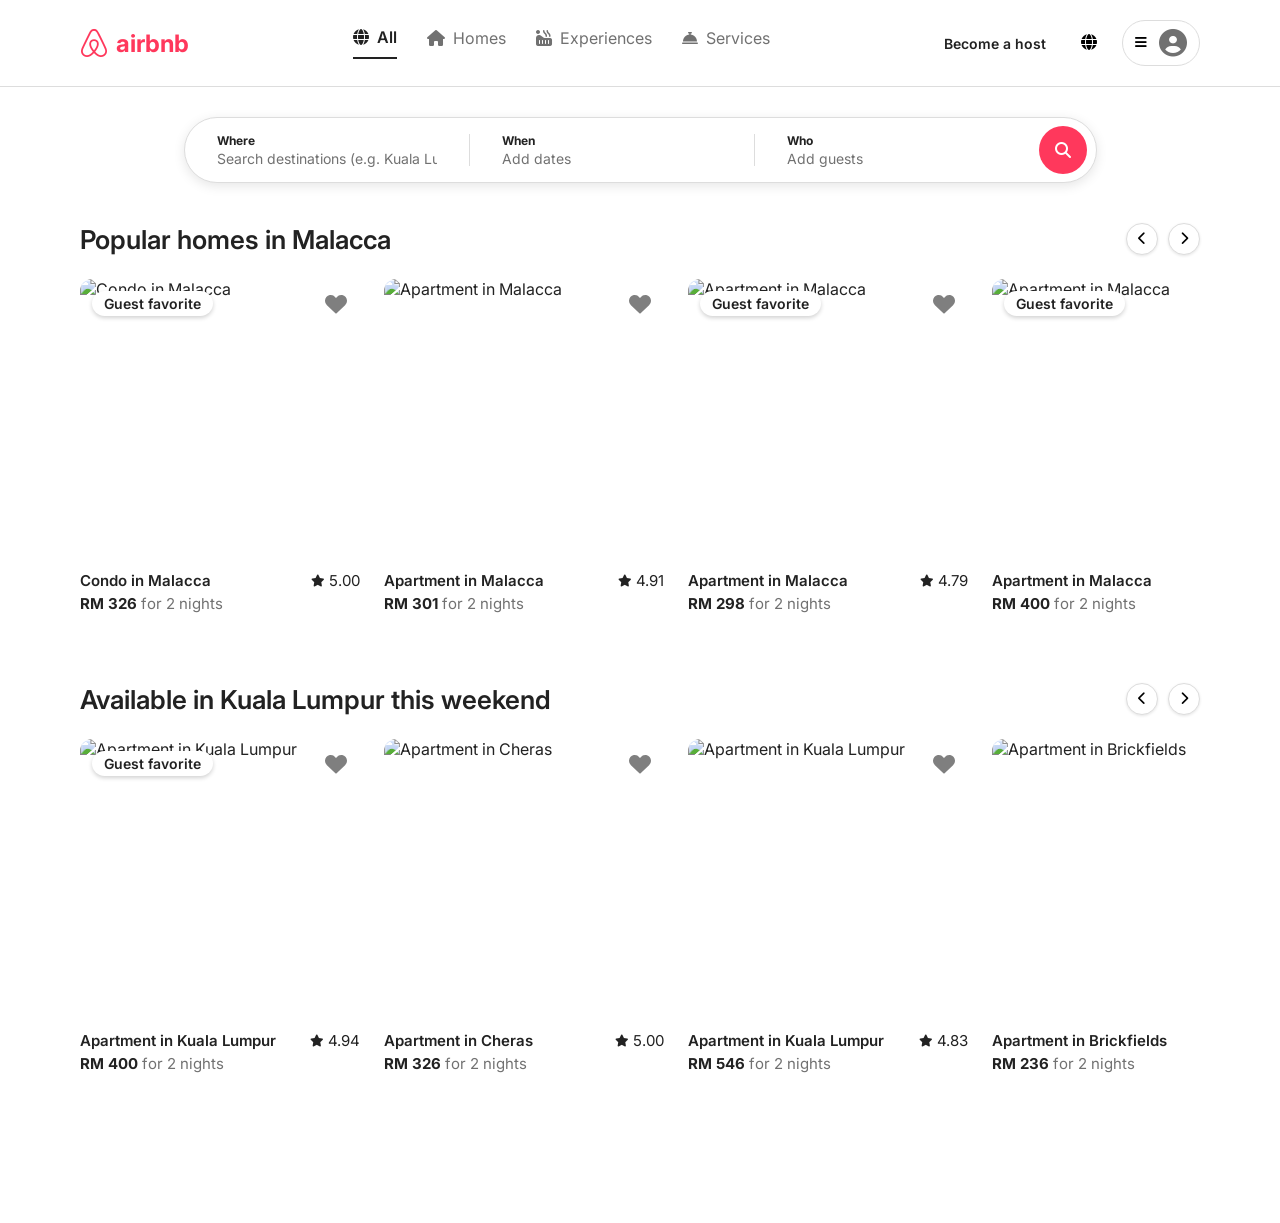
==== index.html @ 3b08285e "feat: Refactor index.html and add responsive styling" ====
<!DOCTYPE html>
<html lang="en">
<head>
    <meta charset="UTF-8">
    <meta name="viewport" content="width=device-width, initial-scale=1.0">
    <title>Airbnb Clone - Group Project</title>
    <link rel="stylesheet" href="style.css">
    <!-- Use Inter font to match Airbnb's circular typeface look -->
    <link href="https://fonts.googleapis.com/css2?family=Inter:wght@400;500;600;700&display=swap" rel="stylesheet">
    <!-- Use FontAwesome for basic icons -->
    <link rel="stylesheet" href="https://cdnjs.cloudflare.com/ajax/libs/font-awesome/6.4.0/css/all.min.css">
</head>
<body>
    <!-- Top Navigation Bar -->
    <nav class="navbar">
        <div class="nav-left">
            <i class="fa-brands fa-airbnb logo-icon"></i>
            <span class="logo-text">airbnb</span>
        </div>
        <div class="nav-center">
            <div class="nav-item active">
                <i class="fa-solid fa-globe"></i>
                <span>All</span>
            </div>
            <div class="nav-item">
                <i class="fa-solid fa-house"></i>
                <span>Homes</span>
            </div>
            <div class="nav-item">
                <i class="fa-solid fa-hot-tub-person"></i>
                <span>Experiences</span>
            </div>
            <div class="nav-item">
                <i class="fa-solid fa-bell-concierge"></i>
                <span>Services</span>
            </div>
        </div>
        <div class="nav-right">
            <a href="#" class="become-host">Become a host</a>
            <button class="icon-btn"><i class="fa-solid fa-globe"></i></button>
            <button class="profile-menu">
                <i class="fa-solid fa-bars"></i>
                <i class="fa-solid fa-circle-user avatar-icon"></i>
            </button>
        </div>
    </nav>

    <!-- Search Bar Section -->
    <header class="search-section">
        <form id="search-form" class="search-pill">
            <div class="search-field">
                <label for="location">Where</label>
                <input type="text" id="location" placeholder="Search destinations (e.g. Kuala Lumpur)" autocomplete="off">
            </div>
            <div class="divider"></div>
            <div class="search-field">
                <label for="checkin">When</label>
                <input type="text" id="checkin" placeholder="Add dates" disabled>
            </div>
            <div class="divider"></div>
            <div class="search-field">
                <label for="guests">Who</label>
                <input type="number" id="guests" placeholder="Add guests" min="1">
            </div>
            <button type="submit" class="search-btn">
                <i class="fa-solid fa-magnifying-glass"></i>
            </button>
        </form>
    </header>

    <!-- Main Content Area -->
    <main>
        <!-- Default State: Homepage rows -->
        <div id="home-view">
            <section class="listing-section">
                <div class="section-header">
                    <h2>Popular homes in Malacca</h2>
                    <div class="nav-arrows">
                        <button class="arrow-btn"><i class="fa-solid fa-chevron-left"></i></button>
                        <button class="arrow-btn"><i class="fa-solid fa-chevron-right"></i></button>
                    </div>
                </div>
                <div class="horizontal-scroll" id="malacca-grid">
                    <!-- Cards injected by JS -->
                </div>
            </section>

            <section class="listing-section">
                <div class="section-header">
                    <h2>Available in Kuala Lumpur this weekend</h2>
                    <div class="nav-arrows">
                        <button class="arrow-btn"><i class="fa-solid fa-chevron-left"></i></button>
                        <button class="arrow-btn"><i class="fa-solid fa-chevron-right"></i></button>
                    </div>
                </div>
                <div class="horizontal-scroll" id="kl-grid">
                    <!-- Cards injected by JS -->
                </div>
            </section>
        </div>

        <!-- Search Results State -->
        <div id="search-view" class="hidden">
            <section class="listing-section">
                <div class="section-header">
                    <h2 id="search-title">Search Results</h2>
                </div>
                <!-- Using a standard wrap grid for search results -->
                <div class="wrap-grid" id="search-grid">
                    <!-- Cards injected by JS -->
                </div>
                <div id="no-results" class="hidden empty-state">
                    <h3>No exact matches found</h3>
                    <p>Try changing or removing some of your filters.</p>
                </div>
            </section>
        </div>
    </main>

    <script src="script.js"></script>
</body>
</html>
---- style.css ----
:root {
    --primary-color: #FF385C; /* Airbnb Red */
    --text-dark: #222222;
    --text-light: #717171;
    --border-color: #DDDDDD;
    --bg-light: #F7F7F7;
    --white: #FFFFFF;
}

* {
    box-sizing: border-box;
    margin: 0;
    padding: 0;
}

body {
    font-family: 'Inter', -apple-system, BlinkMacSystemFont, Roboto, Helvetica, Arial, sans-serif;
    color: var(--text-dark);
    background-color: var(--white);
    -webkit-font-smoothing: antialiased;
}

/* === Navbar === */
.navbar {
    display: flex;
    align-items: center;
    justify-content: space-between;
    padding: 20px 80px;
    border-bottom: 1px solid var(--border-color);
}

.nav-left {
    display: flex;
    align-items: center;
    color: var(--primary-color);
    font-size: 24px;
    font-weight: 700;
    cursor: pointer;
}

.logo-icon {
    font-size: 32px;
    margin-right: 8px;
}

.nav-center {
    display: flex;
    gap: 30px;
}

.nav-item {
    display: flex;
    align-items: center;
    gap: 8px;
    font-size: 16px;
    color: var(--text-light);
    cursor: pointer;
    padding-bottom: 10px;
    transition: color 0.2s;
}

.nav-item:hover {
    color: var(--text-dark);
}

.nav-item.active {
    color: var(--text-dark);
    font-weight: 600;
    border-bottom: 2px solid var(--text-dark);
}

.nav-right {
    display: flex;
    align-items: center;
    gap: 15px;
}

.become-host {
    text-decoration: none;
    color: var(--text-dark);
    font-size: 14px;
    font-weight: 600;
    padding: 10px;
    border-radius: 20px;
}

.become-host:hover {
    background-color: var(--bg-light);
}

.icon-btn {
    background: none;
    border: none;
    font-size: 16px;
    cursor: pointer;
    padding: 10px;
    border-radius: 50%;
}

.icon-btn:hover {
    background-color: var(--bg-light);
}

.profile-menu {
    display: flex;
    align-items: center;
    gap: 12px;
    background: var(--white);
    border: 1px solid var(--border-color);
    padding: 8px 12px;
    border-radius: 30px;
    cursor: pointer;
    transition: box-shadow 0.2s;
}

.profile-menu:hover {
    box-shadow: 0 2px 4px rgba(0,0,0,0.18);
}

.avatar-icon {
    font-size: 28px;
    color: var(--text-light);
}

/* === Search Bar === */
.search-section {
    display: flex;
    justify-content: center;
    padding: 30px 0 20px;
}

.search-pill {
    display: flex;
    align-items: center;
    background: var(--white);
    border: 1px solid var(--border-color);
    border-radius: 40px;
    box-shadow: 0 3px 12px rgba(0,0,0,0.1);
    height: 66px;
    transition: box-shadow 0.2s, background 0.2s;
}

.search-pill:hover {
    box-shadow: 0 4px 16px rgba(0,0,0,0.15);
}

.search-field {
    display: flex;
    flex-direction: column;
    justify-content: center;
    padding: 14px 32px;
    border-radius: 40px;
    cursor: pointer;
    position: relative;
    height: 100%;
}

.search-field:hover {
    background-color: #EBEBEB;
}

.search-field label {
    font-size: 12px;
    font-weight: 700;
    margin-bottom: 2px;
    cursor: pointer;
}

.search-field input {
    border: none;
    background: transparent;
    font-family: inherit;
    font-size: 14px;
    color: var(--text-dark);
    outline: none;
    cursor: pointer;
    width: 220px;
}

.search-field input::placeholder {
    color: var(--text-light);
}

.divider {
    height: 32px;
    width: 1px;
    background-color: var(--border-color);
}

.search-btn {
    background-color: var(--primary-color);
    color: var(--white);
    border: none;
    width: 48px;
    height: 48px;
    border-radius: 50%;
    margin-right: 9px;
    font-size: 16px;
    cursor: pointer;
    display: flex;
    align-items: center;
    justify-content: center;
    transition: background 0.2s;
}

.search-btn:hover {
    background-color: #E00B41;
}

/* === Main Content & Grids === */
main {
    padding: 20px 80px 80px;
}

.listing-section {
    margin-bottom: 50px;
}

.section-header {
    display: flex;
    justify-content: space-between;
    align-items: center;
    margin-bottom: 24px;
}

.section-header h2 {
    font-size: 26px;
    font-weight: 600;
}

.nav-arrows {
    display: flex;
    gap: 10px;
}

.arrow-btn {
    width: 32px;
    height: 32px;
    border-radius: 50%;
    background: var(--white);
    border: 1px solid var(--border-color);
    display: flex;
    align-items: center;
    justify-content: center;
    cursor: pointer;
    box-shadow: 0 1px 3px rgba(0,0,0,0.1);
}

.arrow-btn:hover {
    box-shadow: 0 2px 6px rgba(0,0,0,0.15);
}

/* Horizontal scrolling container */
.horizontal-scroll {
    display: flex;
    gap: 24px;
    overflow-x: auto;
    padding-bottom: 20px; /* Space for shadow */
    scroll-snap-type: x mandatory;
    scrollbar-width: none; /* Firefox */
}

.horizontal-scroll::-webkit-scrollbar {
    display: none; /* Safari and Chrome */
}

/* Wrap grid for search results */
.wrap-grid {
    display: grid;
    grid-template-columns: repeat(auto-fill, minmax(280px, 1fr));
    gap: 24px;
}

/* === Property Card === */
.property-card {
    min-width: 280px;
    width: 280px; /* Fixed width for horizontal scrolling */
    scroll-snap-align: start;
    cursor: pointer;
    position: relative;
}

/* override width for wrap grid */
.wrap-grid .property-card {
    min-width: unset;
    width: 100%;
}

.image-container {
    position: relative;
    width: 100%;
    aspect-ratio: 1 / 1;
    border-radius: 12px;
    overflow: hidden;
    margin-bottom: 12px;
}

.card-image {
    width: 100%;
    height: 100%;
    object-fit: cover;
}

.guest-favorite-badge {
    position: absolute;
    top: 12px;
    left: 12px;
    background: var(--white);
    padding: 4px 12px;
    border-radius: 16px;
    font-size: 14px;
    font-weight: 600;
    box-shadow: 0 2px 4px rgba(0,0,0,0.18);
}

.heart-btn {
    position: absolute;
    top: 12px;
    right: 12px;
    background: transparent;
    border: none;
    color: rgba(0,0,0,0.5);
    font-size: 24px;
    cursor: pointer;
    -webkit-text-stroke: 2px white; /* Trick to get white border on heart */
}

.card-info {
    display: flex;
    justify-content: space-between;
    align-items: flex-start;
}

.card-title {
    font-size: 15px;
    font-weight: 600;
    margin-bottom: 4px;
}

.card-rating {
    font-size: 15px;
    font-weight: 400;
    display: flex;
    align-items: center;
}

.card-rating i {
    font-size: 12px;
    margin-right: 4px;
}

.card-price {
    font-size: 15px;
    color: var(--text-dark);
}

.card-price span {
    color: var(--text-light);
    font-weight: 400;
}

.hidden {
    display: none !important;
}

.empty-state {
    padding: 60px 0;
    text-align: center;
}
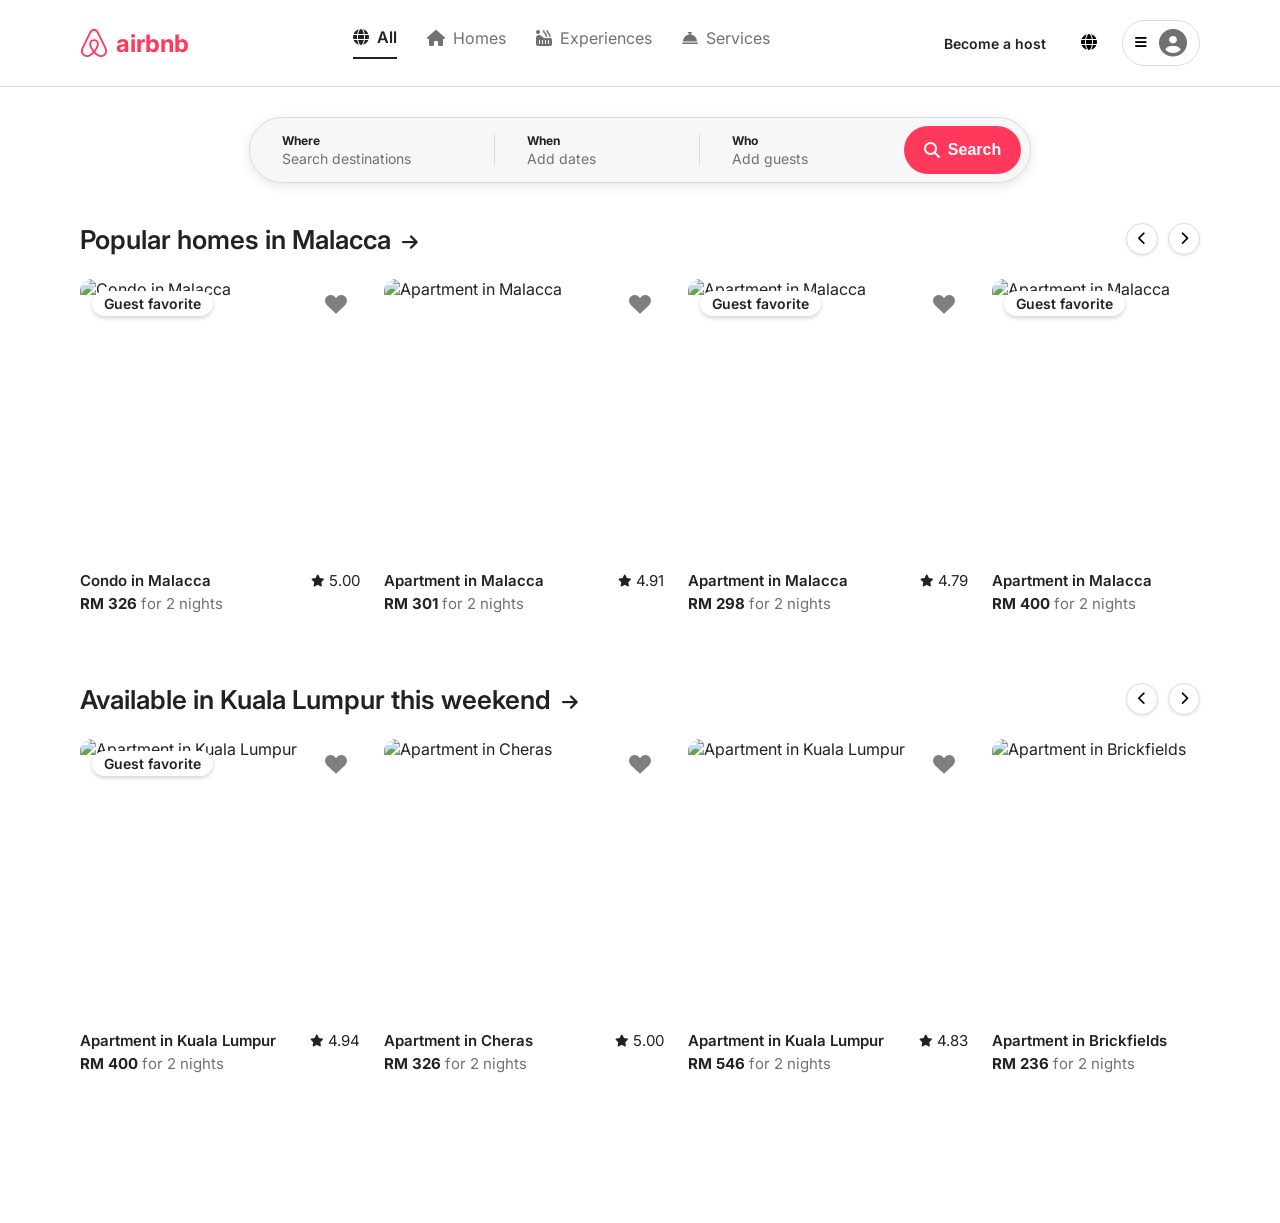
==== commit befe97df: "style: Enhance CSS layout and add hover effects" ====
--- a/index.html
+++ b/index.html
@@ -5,9 +5,7 @@
     <meta name="viewport" content="width=device-width, initial-scale=1.0">
     <title>Airbnb Clone - Group Project</title>
     <link rel="stylesheet" href="style.css">
-    <!-- Use Inter font to match Airbnb's circular typeface look -->
     <link href="https://fonts.googleapis.com/css2?family=Inter:wght@400;500;600;700&display=swap" rel="stylesheet">
-    <!-- Use FontAwesome for basic icons -->
     <link rel="stylesheet" href="https://cdnjs.cloudflare.com/ajax/libs/font-awesome/6.4.0/css/all.min.css">
 </head>
 <body>
@@ -47,68 +45,168 @@
 
     <!-- Search Bar Section -->
     <header class="search-section">
-        <form id="search-form" class="search-pill">
-            <div class="search-field">
-                <label for="location">Where</label>
-                <input type="text" id="location" placeholder="Search destinations (e.g. Kuala Lumpur)" autocomplete="off">
-            </div>
-            <div class="divider"></div>
-            <div class="search-field">
-                <label for="checkin">When</label>
-                <input type="text" id="checkin" placeholder="Add dates" disabled>
-            </div>
-            <div class="divider"></div>
-            <div class="search-field">
-                <label for="guests">Who</label>
-                <input type="number" id="guests" placeholder="Add guests" min="1">
-            </div>
-            <button type="submit" class="search-btn">
-                <i class="fa-solid fa-magnifying-glass"></i>
-            </button>
-        </form>
+        <div class="search-container">
+            <form id="search-form" class="search-pill">
+                <div class="search-field" id="where-field">
+                    <label for="location">Where</label>
+                    <input type="text" id="location" placeholder="Search destinations" autocomplete="off">
+                </div>
+                <div class="divider"></div>
+                <div class="search-field" id="when-field">
+                    <label>When</label>
+                    <input type="text" id="checkin" placeholder="Add dates" readonly>
+                </div>
+                <div class="divider"></div>
+                <div class="search-field" id="who-field">
+                    <label>Who</label>
+                    <input type="text" id="guests-display" placeholder="Add guests" readonly>
+                    <!-- Hidden actual input for guests -->
+                    <input type="hidden" id="guests" value="0">
+                </div>
+                <button type="submit" class="search-btn">
+                    <i class="fa-solid fa-magnifying-glass"></i> <span class="search-btn-text">Search</span>
+                </button>
+            </form>
+
+            <!-- Dropdown: When (Calendar) -->
+            <div class="dropdown-panel hidden" id="calendar-dropdown">
+                <div class="calendar-tabs">
+                    <button class="cal-tab active">Dates</button>
+                    <button class="cal-tab">Flexible</button>
+                </div>
+                <div class="calendar-wrapper">
+                    <!-- June 2026 -->
+                    <div class="month">
+                        <div class="month-header">
+                            <i class="fa-solid fa-chevron-left cal-arrow"></i>
+                            <strong>June 2026</strong>
+                            <div></div> <!-- spacing -->
+                        </div>
+                        <div class="weekdays">
+                            <span>S</span><span>M</span><span>T</span><span>W</span><span>T</span><span>F</span><span>S</span>
+                        </div>
+                        <div class="days">
+                            <!-- empty days -->
+                            <span class="empty"></span>
+                            <span>1</span><span>2</span><span>3</span><span>4</span><span>5</span><span>6</span>
+                            <span>7</span><span>8</span><span>9</span><span>10</span><span>11</span><span>12</span><span>13</span>
+                            <span class="past">14</span><span class="past">15</span><span class="past">16</span><span class="past">17</span><span class="past">18</span><span class="today">19</span><span>20</span>
+                            <span>21</span><span>22</span><span>23</span><span>24</span><span>25</span><span>26</span><span>27</span>
+                            <span>28</span><span>29</span><span>30</span>
+                        </div>
+                    </div>
+                    <!-- July 2026 -->
+                    <div class="month">
+                        <div class="month-header">
+                            <div></div> <!-- spacing -->
+                            <strong>July 2026</strong>
+                            <i class="fa-solid fa-chevron-right cal-arrow"></i>
+                        </div>
+                        <div class="weekdays">
+                            <span>S</span><span>M</span><span>T</span><span>W</span><span>T</span><span>F</span><span>S</span>
+                        </div>
+                        <div class="days">
+                            <span class="empty"></span><span class="empty"></span><span class="empty"></span>
+                            <span>1</span><span>2</span><span>3</span><span>4</span>
+                            <span>5</span><span>6</span><span>7</span><span>8</span><span>9</span><span>10</span><span>11</span>
+                            <span>12</span><span>13</span><span>14</span><span>15</span><span>16</span><span>17</span><span>18</span>
+                            <span>19</span><span>20</span><span>21</span><span>22</span><span>23</span><span>24</span><span>25</span>
+                            <span>26</span><span>27</span><span>28</span><span>29</span><span>30</span><span>31</span>
+                        </div>
+                    </div>
+                </div>
+                <div class="calendar-footer">
+                    <button class="pill-btn active">Exact dates</button>
+                    <button class="pill-btn">± 1 day</button>
+                    <button class="pill-btn">± 2 days</button>
+                    <button class="pill-btn">± 3 days</button>
+                    <button class="pill-btn">± 7 days</button>
+                    <button class="pill-btn">± 14 days</button>
+                </div>
+            </div>
+
+            <!-- Dropdown: Who (Guests) -->
+            <div class="dropdown-panel guests-panel hidden" id="guests-dropdown">
+                <div class="guest-row">
+                    <div class="guest-info">
+                        <strong>Adults</strong>
+                        <span>Ages 13 or above</span>
+                    </div>
+                    <div class="guest-controls">
+                        <button type="button" class="ctrl-btn minus" data-type="adults" disabled>-</button>
+                        <span class="count" id="count-adults">0</span>
+                        <button type="button" class="ctrl-btn plus" data-type="adults">+</button>
+                    </div>
+                </div>
+                <div class="guest-row">
+                    <div class="guest-info">
+                        <strong>Children</strong>
+                        <span>Ages 2 – 12</span>
+                    </div>
+                    <div class="guest-controls">
+                        <button type="button" class="ctrl-btn minus" data-type="children" disabled>-</button>
+                        <span class="count" id="count-children">0</span>
+                        <button type="button" class="ctrl-btn plus" data-type="children">+</button>
+                    </div>
+                </div>
+                <div class="guest-row">
+                    <div class="guest-info">
+                        <strong>Infants</strong>
+                        <span>Under 2</span>
+                    </div>
+                    <div class="guest-controls">
+                        <button type="button" class="ctrl-btn minus" data-type="infants" disabled>-</button>
+                        <span class="count" id="count-infants">0</span>
+                        <button type="button" class="ctrl-btn plus" data-type="infants">+</button>
+                    </div>
+                </div>
+                <div class="guest-row">
+                    <div class="guest-info">
+                        <strong>Pets</strong>
+                        <span>Bringing a service animal?</span>
+                    </div>
+                    <div class="guest-controls">
+                        <button type="button" class="ctrl-btn minus" data-type="pets" disabled>-</button>
+                        <span class="count" id="count-pets">0</span>
+                        <button type="button" class="ctrl-btn plus" data-type="pets">+</button>
+                    </div>
+                </div>
+            </div>
+        </div>
     </header>
 
     <!-- Main Content Area -->
     <main>
-        <!-- Default State: Homepage rows -->
         <div id="home-view">
             <section class="listing-section">
                 <div class="section-header">
-                    <h2>Popular homes in Malacca</h2>
+                    <h2>Popular homes in Malacca <i class="fa-solid fa-arrow-right title-arrow"></i></h2>
                     <div class="nav-arrows">
                         <button class="arrow-btn"><i class="fa-solid fa-chevron-left"></i></button>
                         <button class="arrow-btn"><i class="fa-solid fa-chevron-right"></i></button>
                     </div>
                 </div>
-                <div class="horizontal-scroll" id="malacca-grid">
-                    <!-- Cards injected by JS -->
-                </div>
+                <div class="horizontal-scroll" id="malacca-grid"></div>
             </section>
 
             <section class="listing-section">
                 <div class="section-header">
-                    <h2>Available in Kuala Lumpur this weekend</h2>
+                    <h2>Available in Kuala Lumpur this weekend <i class="fa-solid fa-arrow-right title-arrow"></i></h2>
                     <div class="nav-arrows">
                         <button class="arrow-btn"><i class="fa-solid fa-chevron-left"></i></button>
                         <button class="arrow-btn"><i class="fa-solid fa-chevron-right"></i></button>
                     </div>
                 </div>
-                <div class="horizontal-scroll" id="kl-grid">
-                    <!-- Cards injected by JS -->
-                </div>
+                <div class="horizontal-scroll" id="kl-grid"></div>
             </section>
         </div>
 
-        <!-- Search Results State -->
         <div id="search-view" class="hidden">
             <section class="listing-section">
                 <div class="section-header">
                     <h2 id="search-title">Search Results</h2>
                 </div>
-                <!-- Using a standard wrap grid for search results -->
-                <div class="wrap-grid" id="search-grid">
-                    <!-- Cards injected by JS -->
-                </div>
+                <div class="wrap-grid" id="search-grid"></div>
                 <div id="no-results" class="hidden empty-state">
                     <h3>No exact matches found</h3>
                     <p>Try changing or removing some of your filters.</p>
@@ -117,6 +215,84 @@
         </div>
     </main>
 
+    <!-- Disruptive Comparison Modal -->
+    <div id="comparison-modal" class="modal-overlay hidden">
+        <div class="modal-content">
+            <button class="modal-close" id="close-modal"><i class="fa-solid fa-xmark"></i></button>
+            <h2 class="modal-title">Why Airbnb Wins: The Disruptive Edge</h2>
+            
+            <div class="comparison-grid">
+                <!-- Left: Airbnb Property -->
+                <div class="comp-side airbnb-side">
+                    <div class="comp-badge">Your Selection</div>
+                    <img id="comp-img" src="" alt="Property" class="comp-img">
+                    <h3 id="comp-title">Property Title</h3>
+                    
+                    <div class="comp-stats">
+                        <div class="stat-row">
+                            <i class="fa-solid fa-users"></i>
+                            <span id="comp-guests">Up to X guests</span>
+                        </div>
+                        <div class="stat-row">
+                            <i class="fa-solid fa-money-bill-wave"></i>
+                            <strong>RM <span id="comp-price">0</span> / night</strong>
+                        </div>
+                    </div>
+                    
+                    <div class="comp-perks">
+                        <h4>Disruptive Advantages</h4>
+                        <ul>
+                            <li><i class="fa-solid fa-check text-green"></i> Entire private space</li>
+                            <li><i class="fa-solid fa-check text-green"></i> Full Kitchen & Washer</li>
+                            <li><i class="fa-solid fa-check text-green"></i> Everyone stays together</li>
+                        </ul>
+                    </div>
+                </div>
+
+                <div class="vs-divider">
+                    <div class="vs-circle">VS</div>
+                </div>
+
+                <!-- Right: Traditional Hotel -->
+                <div class="comp-side hotel-side">
+                    <div class="comp-badge hotel-badge">Traditional Hotel</div>
+                    <div class="hotel-icon-wrapper">
+                        <i class="fa-solid fa-hotel"></i>
+                    </div>
+                    <h3>Standard 4-Star Hotel</h3>
+                    
+                    <div class="comp-stats">
+                        <div class="stat-row">
+                            <i class="fa-solid fa-bed"></i>
+                            <span>Max 2 guests per room</span>
+                        </div>
+                        <div class="stat-row">
+                            <i class="fa-solid fa-door-open"></i>
+                            <span class="text-red">Need <strong id="hotel-rooms">X</strong> rooms</span>
+                        </div>
+                        <div class="stat-row">
+                            <i class="fa-solid fa-money-bill-wave"></i>
+                            <strong class="text-red">RM <span id="hotel-price">0</span> / night</strong>
+                        </div>
+                    </div>
+                    
+                    <div class="comp-perks">
+                        <h4>Traditional Limits</h4>
+                        <ul>
+                            <li><i class="fa-solid fa-xmark text-red"></i> No kitchen, small fridge</li>
+                            <li><i class="fa-solid fa-xmark text-red"></i> Group split across rooms</li>
+                            <li><i class="fa-solid fa-xmark text-red"></i> Expensive extra fees</li>
+                        </ul>
+                    </div>
+                </div>
+            </div>
+
+            <div class="savings-banner">
+                <h3>Total Savings per Night: <span id="total-savings" class="text-green">RM 0</span></h3>
+            </div>
+        </div>
+    </div>
+
     <script src="script.js"></script>
 </body>
 </html>
--- a/style.css
+++ b/style.css
@@ -122,26 +122,32 @@
     color: var(--text-light);
 }
 
-/* === Search Bar === */
+/* === Search Bar & Dropdowns === */
 .search-section {
     display: flex;
     justify-content: center;
     padding: 30px 0 20px;
+    position: relative;
+    z-index: 100;
+}
+
+.search-container {
+    position: relative;
 }
 
 .search-pill {
     display: flex;
     align-items: center;
-    background: var(--white);
+    background: var(--bg-light);
     border: 1px solid var(--border-color);
     border-radius: 40px;
     box-shadow: 0 3px 12px rgba(0,0,0,0.1);
     height: 66px;
-    transition: box-shadow 0.2s, background 0.2s;
-}
-
-.search-pill:hover {
-    box-shadow: 0 4px 16px rgba(0,0,0,0.15);
+    transition: background 0.2s;
+}
+
+.search-pill.active {
+    background: #EBEBEB;
 }
 
 .search-field {
@@ -155,8 +161,13 @@
     height: 100%;
 }
 
-.search-field:hover {
-    background-color: #EBEBEB;
+.search-field.active {
+    background-color: var(--white);
+    box-shadow: 0 6px 16px rgba(0,0,0,0.2);
+}
+
+.search-field:hover:not(.active) {
+    background-color: #DDDDDD;
 }
 
 .search-field label {
@@ -174,8 +185,10 @@
     color: var(--text-dark);
     outline: none;
     cursor: pointer;
-    width: 220px;
-}
+    width: 140px;
+}
+
+#where-field input { width: 180px; }
 
 .search-field input::placeholder {
     color: var(--text-light);
@@ -184,27 +197,240 @@
 .divider {
     height: 32px;
     width: 1px;
-    background-color: var(--border-color);
+    background-color: #DDDDDD;
 }
 
 .search-btn {
     background-color: var(--primary-color);
     color: var(--white);
     border: none;
-    width: 48px;
     height: 48px;
-    border-radius: 50%;
+    border-radius: 24px;
     margin-right: 9px;
+    padding: 0 20px;
     font-size: 16px;
-    cursor: pointer;
-    display: flex;
-    align-items: center;
-    justify-content: center;
+    font-weight: 600;
+    cursor: pointer;
+    display: flex;
+    align-items: center;
+    gap: 8px;
     transition: background 0.2s;
 }
 
 .search-btn:hover {
     background-color: #E00B41;
+}
+
+/* Dropdown Base */
+.dropdown-panel {
+    position: absolute;
+    top: 80px;
+    background: var(--white);
+    border-radius: 32px;
+    box-shadow: 0 12px 28px rgba(0,0,0,0.15);
+    padding: 32px;
+    z-index: 101;
+}
+
+/* Calendar Dropdown */
+#calendar-dropdown {
+    left: 50%;
+    transform: translateX(-50%);
+    width: 850px;
+}
+
+.calendar-tabs {
+    display: flex;
+    justify-content: center;
+    background: var(--bg-light);
+    border-radius: 30px;
+    width: fit-content;
+    margin: 0 auto 30px;
+    padding: 4px;
+}
+
+.cal-tab {
+    padding: 8px 24px;
+    border: none;
+    background: transparent;
+    border-radius: 30px;
+    font-size: 14px;
+    font-weight: 600;
+    cursor: pointer;
+}
+
+.cal-tab.active {
+    background: var(--white);
+    box-shadow: 0 1px 3px rgba(0,0,0,0.1);
+}
+
+.calendar-wrapper {
+    display: flex;
+    justify-content: space-between;
+    gap: 40px;
+}
+
+.month {
+    flex: 1;
+}
+
+.month-header {
+    display: flex;
+    justify-content: space-between;
+    align-items: center;
+    margin-bottom: 20px;
+}
+
+.month-header strong {
+    font-size: 16px;
+}
+
+.cal-arrow {
+    cursor: pointer;
+    font-size: 14px;
+    padding: 8px;
+    border-radius: 50%;
+}
+.cal-arrow:hover { background: var(--bg-light); }
+
+.weekdays, .days {
+    display: grid;
+    grid-template-columns: repeat(7, 1fr);
+    text-align: center;
+    gap: 2px;
+}
+
+.weekdays span {
+    font-size: 12px;
+    font-weight: 600;
+    color: var(--text-light);
+    padding-bottom: 10px;
+}
+
+.days span {
+    display: flex;
+    align-items: center;
+    justify-content: center;
+    height: 44px;
+    font-size: 14px;
+    font-weight: 600;
+    border-radius: 50%;
+    cursor: pointer;
+    transition: background 0.2s, color 0.2s;
+}
+
+.days span:hover:not(.empty):not(.past):not(.selected) {
+    border: 1px solid var(--text-dark);
+}
+
+.days span.selected {
+    background-color: var(--text-dark);
+    color: var(--white);
+}
+
+.days span.in-range {
+    background-color: #EBEBEB;
+    border-radius: 0; /* flat edges for range */
+}
+
+/* round edges for range start/end if they touch */
+.days span.in-range:nth-child(7n+1) { border-top-left-radius: 50%; border-bottom-left-radius: 50%; }
+.days span.in-range:nth-child(7n) { border-top-right-radius: 50%; border-bottom-right-radius: 50%; }
+
+.days .empty { cursor: default; border: none; }
+.days .past { color: #DDDDDD; text-decoration: line-through; cursor: default; }
+.days .today { border: 1px solid var(--text-dark); }
+
+.calendar-footer {
+    display: flex;
+    gap: 10px;
+    margin-top: 30px;
+}
+
+.pill-btn {
+    border: 1px solid var(--border-color);
+    background: var(--white);
+    border-radius: 20px;
+    padding: 8px 16px;
+    font-size: 14px;
+    cursor: pointer;
+}
+
+.pill-btn.active {
+    border: 2px solid var(--text-dark);
+    font-weight: 600;
+    padding: 7px 15px; /* adjust for border */
+}
+
+/* Guests Dropdown */
+#guests-dropdown {
+    right: 0;
+    width: 400px;
+}
+
+.guest-row {
+    display: flex;
+    justify-content: space-between;
+    align-items: center;
+    padding: 24px 0;
+    border-bottom: 1px solid #EBEBEB;
+}
+
+.guest-row:last-child {
+    border-bottom: none;
+    padding-bottom: 0;
+}
+
+.guest-row:first-child {
+    padding-top: 0;
+}
+
+.guest-info strong {
+    display: block;
+    font-size: 16px;
+    color: var(--text-dark);
+    margin-bottom: 4px;
+}
+
+.guest-info span {
+    font-size: 14px;
+    color: var(--text-light);
+}
+
+.guest-controls {
+    display: flex;
+    align-items: center;
+    gap: 15px;
+}
+
+.ctrl-btn {
+    width: 32px;
+    height: 32px;
+    border-radius: 50%;
+    border: 1px solid var(--text-light);
+    background: var(--white);
+    color: var(--text-light);
+    font-size: 18px;
+    display: flex;
+    align-items: center;
+    justify-content: center;
+    cursor: pointer;
+}
+
+.ctrl-btn:hover:not(:disabled) {
+    border-color: var(--text-dark);
+    color: var(--text-dark);
+}
+
+.ctrl-btn:disabled {
+    opacity: 0.3;
+    cursor: not-allowed;
+}
+
+.count {
+    font-size: 16px;
+    width: 15px;
+    text-align: center;
 }
 
 /* === Main Content & Grids === */
@@ -226,6 +452,11 @@
 .section-header h2 {
     font-size: 26px;
     font-weight: 600;
+}
+
+.title-arrow {
+    font-size: 18px;
+    margin-left: 5px;
 }
 
 .nav-arrows {
@@ -244,27 +475,31 @@
     justify-content: center;
     cursor: pointer;
     box-shadow: 0 1px 3px rgba(0,0,0,0.1);
+    transition: transform 0.1s, box-shadow 0.2s;
 }
 
 .arrow-btn:hover {
     box-shadow: 0 2px 6px rgba(0,0,0,0.15);
 }
 
-/* Horizontal scrolling container */
+.arrow-btn:active {
+    transform: scale(0.95);
+}
+
 .horizontal-scroll {
     display: flex;
     gap: 24px;
     overflow-x: auto;
-    padding-bottom: 20px; /* Space for shadow */
+    padding-bottom: 20px; 
+    scroll-behavior: smooth; /* Smooth scrolling for arrows */
     scroll-snap-type: x mandatory;
-    scrollbar-width: none; /* Firefox */
+    scrollbar-width: none; 
 }
 
 .horizontal-scroll::-webkit-scrollbar {
-    display: none; /* Safari and Chrome */
-}
-
-/* Wrap grid for search results */
+    display: none; 
+}
+
 .wrap-grid {
     display: grid;
     grid-template-columns: repeat(auto-fill, minmax(280px, 1fr));
@@ -274,13 +509,12 @@
 /* === Property Card === */
 .property-card {
     min-width: 280px;
-    width: 280px; /* Fixed width for horizontal scrolling */
+    width: 280px; 
     scroll-snap-align: start;
     cursor: pointer;
     position: relative;
 }
 
-/* override width for wrap grid */
 .wrap-grid .property-card {
     min-width: unset;
     width: 100%;
@@ -322,7 +556,17 @@
     color: rgba(0,0,0,0.5);
     font-size: 24px;
     cursor: pointer;
-    -webkit-text-stroke: 2px white; /* Trick to get white border on heart */
+    -webkit-text-stroke: 2px white; 
+    transition: transform 0.1s ease;
+}
+
+.heart-btn.liked {
+    color: var(--primary-color);
+    -webkit-text-stroke: 0px; 
+}
+
+.heart-btn:active {
+    transform: scale(0.8);
 }
 
 .card-info {
@@ -367,3 +611,231 @@
     padding: 60px 0;
     text-align: center;
 }
+
+/* === Disruptive Comparison Modal === */
+.modal-overlay {
+    position: fixed;
+    top: 0;
+    left: 0;
+    width: 100vw;
+    height: 100vh;
+    background: rgba(0, 0, 0, 0.6);
+    backdrop-filter: blur(8px);
+    -webkit-backdrop-filter: blur(8px);
+    display: flex;
+    justify-content: center;
+    align-items: center;
+    z-index: 1000;
+    opacity: 1;
+    transition: opacity 0.3s ease;
+}
+
+.modal-overlay.hidden {
+    opacity: 0;
+    pointer-events: none;
+    display: flex !important; /* Override hidden class display:none for fade effect */
+}
+
+.modal-content {
+    background: var(--white);
+    width: 900px;
+    max-width: 95vw;
+    border-radius: 24px;
+    padding: 40px;
+    position: relative;
+    box-shadow: 0 24px 60px rgba(0,0,0,0.3);
+    transform: translateY(0);
+    transition: transform 0.3s ease;
+}
+
+.modal-overlay.hidden .modal-content {
+    transform: translateY(30px);
+}
+
+.modal-close {
+    position: absolute;
+    top: 24px;
+    right: 24px;
+    background: transparent;
+    border: none;
+    font-size: 24px;
+    cursor: pointer;
+    color: var(--text-light);
+    transition: color 0.2s;
+}
+
+.modal-close:hover {
+    color: var(--text-dark);
+}
+
+.modal-title {
+    text-align: center;
+    font-size: 28px;
+    margin-bottom: 30px;
+    font-weight: 700;
+}
+
+.comparison-grid {
+    display: flex;
+    justify-content: space-between;
+    align-items: stretch;
+    position: relative;
+    margin-bottom: 30px;
+}
+
+.comp-side {
+    flex: 1;
+    background: var(--bg-light);
+    border-radius: 20px;
+    padding: 24px;
+    position: relative;
+    display: flex;
+    flex-direction: column;
+}
+
+.airbnb-side {
+    border: 2px solid var(--primary-color);
+    background: rgba(255, 56, 92, 0.03);
+}
+
+.hotel-side {
+    border: 2px solid #DDDDDD;
+}
+
+.comp-badge {
+    position: absolute;
+    top: -14px;
+    left: 24px;
+    background: var(--primary-color);
+    color: var(--white);
+    padding: 6px 16px;
+    border-radius: 20px;
+    font-size: 14px;
+    font-weight: 600;
+}
+
+.hotel-badge {
+    background: #666666;
+}
+
+.comp-img {
+    width: 100%;
+    height: 180px;
+    object-fit: cover;
+    border-radius: 12px;
+    margin-bottom: 16px;
+}
+
+.hotel-icon-wrapper {
+    width: 100%;
+    height: 180px;
+    background: #EEEEEE;
+    border-radius: 12px;
+    display: flex;
+    justify-content: center;
+    align-items: center;
+    font-size: 64px;
+    color: #999999;
+    margin-bottom: 16px;
+}
+
+.comp-side h3 {
+    font-size: 20px;
+    margin-bottom: 16px;
+}
+
+.comp-stats {
+    background: var(--white);
+    padding: 16px;
+    border-radius: 12px;
+    margin-bottom: 16px;
+}
+
+.stat-row {
+    display: flex;
+    align-items: center;
+    margin-bottom: 10px;
+    font-size: 15px;
+}
+
+.stat-row:last-child {
+    margin-bottom: 0;
+}
+
+.stat-row i {
+    width: 24px;
+    color: var(--text-light);
+    margin-right: 8px;
+    text-align: center;
+}
+
+.text-green { color: #008A05; }
+.text-red { color: #E00B41; }
+
+.comp-perks h4 {
+    font-size: 14px;
+    color: var(--text-light);
+    margin-bottom: 12px;
+    text-transform: uppercase;
+    letter-spacing: 0.5px;
+}
+
+.comp-perks ul {
+    list-style: none;
+}
+
+.comp-perks li {
+    font-size: 14px;
+    margin-bottom: 10px;
+    display: flex;
+    align-items: flex-start;
+}
+
+.comp-perks li i {
+    margin-top: 3px;
+    margin-right: 10px;
+}
+
+.vs-divider {
+    width: 40px;
+    display: flex;
+    justify-content: center;
+    align-items: center;
+    position: relative;
+}
+
+.vs-divider::before {
+    content: '';
+    position: absolute;
+    top: 0;
+    bottom: 0;
+    width: 1px;
+    background: #DDDDDD;
+}
+
+.vs-circle {
+    width: 40px;
+    height: 40px;
+    background: var(--white);
+    border: 1px solid #DDDDDD;
+    border-radius: 50%;
+    display: flex;
+    justify-content: center;
+    align-items: center;
+    font-weight: 700;
+    color: var(--text-light);
+    z-index: 2;
+}
+
+.savings-banner {
+    background: #F0F9F0;
+    border: 1px solid #008A05;
+    padding: 20px;
+    border-radius: 16px;
+    text-align: center;
+}
+
+.savings-banner h3 {
+    margin: 0;
+    font-size: 22px;
+}
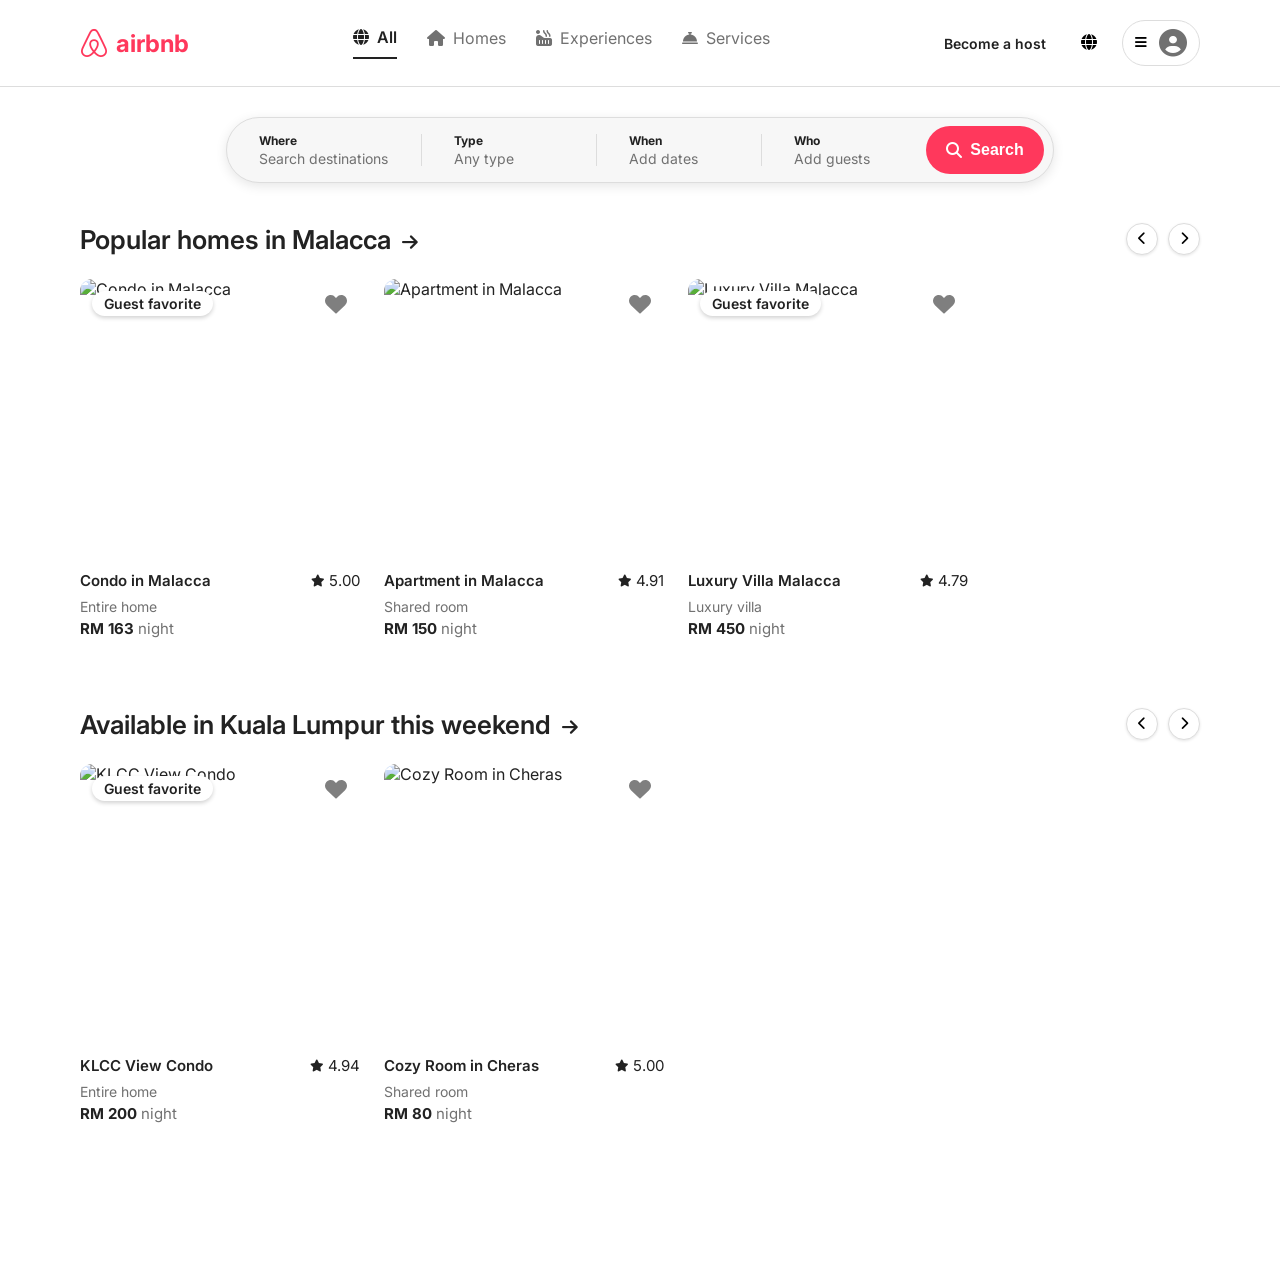
==== commit 151e5a17: "feat: Improve script logic and DOM updates" ====
--- a/index.html
+++ b/index.html
@@ -48,8 +48,13 @@
         <div class="search-container">
             <form id="search-form" class="search-pill">
                 <div class="search-field" id="where-field">
-                    <label for="location">Where</label>
-                    <input type="text" id="location" placeholder="Search destinations" autocomplete="off">
+                    <label>Where</label>
+                    <input type="text" id="location" placeholder="Search destinations" readonly>
+                </div>
+                <div class="divider"></div>
+                <div class="search-field" id="type-field">
+                    <label>Type</label>
+                    <input type="text" id="property-type" placeholder="Any type" readonly>
                 </div>
                 <div class="divider"></div>
                 <div class="search-field" id="when-field">
@@ -67,6 +72,29 @@
                     <i class="fa-solid fa-magnifying-glass"></i> <span class="search-btn-text">Search</span>
                 </button>
             </form>
+
+            <!-- Dropdown: Where (Location) -->
+            <div class="dropdown-panel hidden" id="location-dropdown">
+                <ul class="options-list" id="location-options">
+                    <li class="option-item" data-value="Anywhere"><i class="fa-solid fa-location-dot"></i> Anywhere in Malaysia</li>
+                    <li class="option-item" data-value="Kuala Lumpur"><i class="fa-solid fa-city"></i> Kuala Lumpur</li>
+                    <li class="option-item" data-value="Malacca"><i class="fa-solid fa-building"></i> Malacca</li>
+                    <li class="option-item" data-value="Penang"><i class="fa-solid fa-bridge-water"></i> Penang</li>
+                    <li class="option-item" data-value="Johor Bahru"><i class="fa-solid fa-shop"></i> Johor Bahru</li>
+                    <li class="option-item" data-value="Langkawi"><i class="fa-solid fa-umbrella-beach"></i> Langkawi</li>
+                    <li class="option-item" data-value="Sabah"><i class="fa-solid fa-mountain"></i> Sabah</li>
+                </ul>
+            </div>
+
+            <!-- Dropdown: Type -->
+            <div class="dropdown-panel hidden" id="type-dropdown">
+                <ul class="options-list" id="type-options">
+                    <li class="option-item" data-value="Any type"><i class="fa-solid fa-house-chimney"></i> Any type</li>
+                    <li class="option-item" data-value="Entire home"><i class="fa-solid fa-house"></i> Entire home</li>
+                    <li class="option-item" data-value="Shared room"><i class="fa-solid fa-bed"></i> Shared room</li>
+                    <li class="option-item" data-value="Luxury villa"><i class="fa-solid fa-gem"></i> Luxury villa</li>
+                </ul>
+            </div>
 
             <!-- Dropdown: When (Calendar) -->
             <div class="dropdown-panel hidden" id="calendar-dropdown">
@@ -288,8 +316,23 @@
             </div>
 
             <div class="savings-banner">
-                <h3>Total Savings per Night: <span id="total-savings" class="text-green">RM 0</span></h3>
-            </div>
+                <div class="savings-info">
+                    <h3>Total Savings: <span id="total-savings" class="text-green">RM 0</span></h3>
+                    <p>for <span id="stay-nights">0</span> nights</p>
+                </div>
+                <button id="book-now-btn" class="book-now-btn">Book Now</button>
+            </div>
+        </div>
+    </div>
+
+    <!-- Booking Success Modal -->
+    <div id="success-modal" class="modal-overlay hidden" style="z-index: 2000;">
+        <div class="success-content">
+            <i class="fa-solid fa-circle-check success-icon"></i>
+            <h2>Booking Successful!</h2>
+            <p>You have successfully booked: <strong id="success-prop-name">Property Name</strong></p>
+            <p>Total Price: <strong class="text-green" id="success-total-price">RM 0</strong></p>
+            <button id="close-success" class="search-btn" style="margin: 20px auto 0; height: 40px; display: inline-flex;">Awesome!</button>
         </div>
     </div>
 
--- a/style.css
+++ b/style.css
@@ -185,10 +185,11 @@
     color: var(--text-dark);
     outline: none;
     cursor: pointer;
-    width: 140px;
-}
-
-#where-field input { width: 180px; }
+    width: 100px;
+}
+
+#where-field input { width: 130px; }
+#type-field input { width: 110px; }
 
 .search-field input::placeholder {
     color: var(--text-light);
@@ -231,6 +232,37 @@
     padding: 32px;
     z-index: 101;
 }
+
+/* List Options (Location & Type) */
+.options-list {
+    list-style: none;
+    padding: 0;
+    margin: 0;
+}
+
+.option-item {
+    padding: 12px 16px;
+    font-size: 16px;
+    cursor: pointer;
+    border-radius: 8px;
+    display: flex;
+    align-items: center;
+    transition: background 0.2s;
+}
+
+.option-item i {
+    width: 24px;
+    color: var(--text-light);
+    margin-right: 12px;
+    text-align: center;
+}
+
+.option-item:hover {
+    background: var(--bg-light);
+}
+
+#location-dropdown { left: 0; width: 300px; }
+#type-dropdown { left: 20%; width: 250px; }
 
 /* Calendar Dropdown */
 #calendar-dropdown {
@@ -832,10 +864,69 @@
     border: 1px solid #008A05;
     padding: 20px;
     border-radius: 16px;
-    text-align: center;
-}
-
-.savings-banner h3 {
+    display: flex;
+    justify-content: space-between;
+    align-items: center;
+}
+
+.savings-info {
+    text-align: left;
+}
+
+.savings-info h3 {
     margin: 0;
     font-size: 22px;
 }
+
+.savings-info p {
+    font-size: 14px;
+    color: var(--text-light);
+    margin-top: 4px;
+}
+
+.book-now-btn {
+    background: var(--primary-color);
+    color: var(--white);
+    border: none;
+    padding: 12px 32px;
+    border-radius: 8px;
+    font-size: 16px;
+    font-weight: 600;
+    cursor: pointer;
+    transition: background 0.2s;
+}
+
+.book-now-btn:hover {
+    background: #E00B41;
+}
+
+/* Success Modal */
+.success-content {
+    background: var(--white);
+    padding: 40px;
+    border-radius: 16px;
+    text-align: center;
+    width: 400px;
+    box-shadow: 0 12px 28px rgba(0,0,0,0.15);
+}
+
+.success-icon {
+    font-size: 64px;
+    color: #008A05;
+    margin-bottom: 20px;
+}
+
+.success-content h2 {
+    font-size: 24px;
+    margin-bottom: 12px;
+}
+
+.success-content p {
+    font-size: 16px;
+    color: var(--text-light);
+    margin-bottom: 8px;
+}
+
+.success-content strong {
+    color: var(--text-dark);
+}
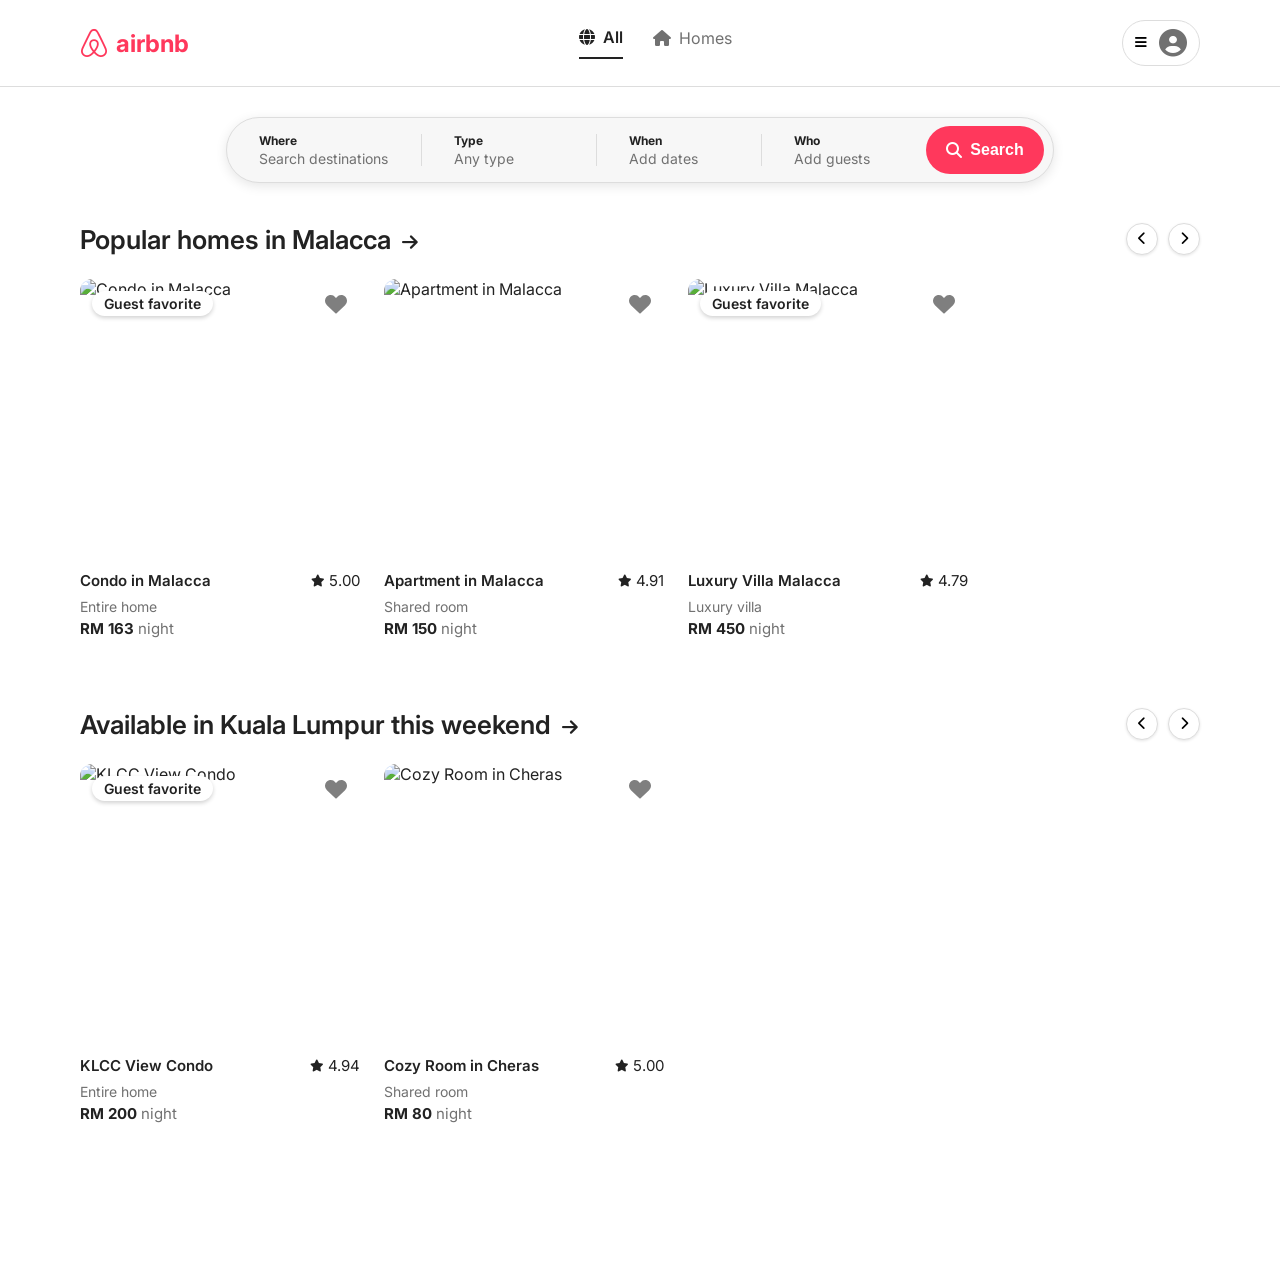
==== commit d34413b2: "feat: Add login page with authentication logic" ====
--- a/index.html
+++ b/index.html
@@ -11,10 +11,10 @@
 <body>
     <!-- Top Navigation Bar -->
     <nav class="navbar">
-        <div class="nav-left">
+        <a href="index.html" class="nav-left" style="text-decoration: none;">
             <i class="fa-brands fa-airbnb logo-icon"></i>
             <span class="logo-text">airbnb</span>
-        </div>
+        </a>
         <div class="nav-center">
             <div class="nav-item active">
                 <i class="fa-solid fa-globe"></i>
@@ -24,22 +24,23 @@
                 <i class="fa-solid fa-house"></i>
                 <span>Homes</span>
             </div>
-            <div class="nav-item">
-                <i class="fa-solid fa-hot-tub-person"></i>
-                <span>Experiences</span>
-            </div>
-            <div class="nav-item">
-                <i class="fa-solid fa-bell-concierge"></i>
-                <span>Services</span>
-            </div>
         </div>
         <div class="nav-right">
-            <a href="#" class="become-host">Become a host</a>
-            <button class="icon-btn"><i class="fa-solid fa-globe"></i></button>
-            <button class="profile-menu">
-                <i class="fa-solid fa-bars"></i>
-                <i class="fa-solid fa-circle-user avatar-icon"></i>
-            </button>
+            <div class="profile-dropdown-container">
+                <button class="profile-menu" id="profile-menu-btn">
+                    <i class="fa-solid fa-bars"></i>
+                    <i class="fa-solid fa-circle-user avatar-icon" id="profile-avatar-icon"></i>
+                </button>
+                
+                <div class="profile-dropdown hidden" id="profile-dropdown">
+                    <div class="dropdown-item">
+                        <i class="fa-regular fa-circle-question" style="font-size: 18px; margin-right: 12px; margin-left: 2px;"></i> Help Center
+                    </div>
+                    <div class="dropdown-item">Gift cards</div>
+                    <div class="dropdown-divider"></div>
+                    <a href="login.html" class="dropdown-item" id="login-logout-link" style="text-decoration: none; color: inherit;">Log in or sign up</a>
+                </div>
+            </div>
         </div>
     </nav>
 
@@ -99,10 +100,12 @@
             <!-- Dropdown: When (Calendar) -->
             <div class="dropdown-panel hidden" id="calendar-dropdown">
                 <div class="calendar-tabs">
-                    <button class="cal-tab active">Dates</button>
-                    <button class="cal-tab">Flexible</button>
-                </div>
-                <div class="calendar-wrapper">
+                    <button class="cal-tab active" id="tab-dates">Dates</button>
+                    <button class="cal-tab" id="tab-flexible">Flexible</button>
+                </div>
+                
+                <!-- Dates View -->
+                <div class="calendar-wrapper" id="calendar-view-dates">
                     <!-- June 2026 -->
                     <div class="month">
                         <div class="month-header">
@@ -116,8 +119,8 @@
                         <div class="days">
                             <!-- empty days -->
                             <span class="empty"></span>
-                            <span>1</span><span>2</span><span>3</span><span>4</span><span>5</span><span>6</span>
-                            <span>7</span><span>8</span><span>9</span><span>10</span><span>11</span><span>12</span><span>13</span>
+                            <span class="past">1</span><span class="past">2</span><span class="past">3</span><span class="past">4</span><span class="past">5</span><span class="past">6</span>
+                            <span class="past">7</span><span class="past">8</span><span class="past">9</span><span class="past">10</span><span class="past">11</span><span class="past">12</span><span class="past">13</span>
                             <span class="past">14</span><span class="past">15</span><span class="past">16</span><span class="past">17</span><span class="past">18</span><span class="today">19</span><span>20</span>
                             <span>21</span><span>22</span><span>23</span><span>24</span><span>25</span><span>26</span><span>27</span>
                             <span>28</span><span>29</span><span>30</span>
@@ -143,7 +146,55 @@
                         </div>
                     </div>
                 </div>
-                <div class="calendar-footer">
+
+                <!-- Flexible View -->
+                <div class="calendar-view-flexible hidden" id="calendar-view-flexible">
+                    <h3 class="flex-title">How long would you like to stay?</h3>
+                    <div class="stay-length-options">
+                        <button class="stay-btn">Weekend</button>
+                        <button class="stay-btn active">Week</button>
+                        <button class="stay-btn">Month</button>
+                    </div>
+                    
+                    <h3 class="flex-title">Go anytime</h3>
+                    <div class="months-carousel-wrapper">
+                        <div class="months-scroll">
+                            <button class="month-btn">
+                                <i class="fa-regular fa-calendar"></i>
+                                <span>June</span>
+                                <small>2026</small>
+                            </button>
+                            <button class="month-btn active">
+                                <i class="fa-regular fa-calendar"></i>
+                                <span>July</span>
+                                <small>2026</small>
+                            </button>
+                            <button class="month-btn">
+                                <i class="fa-regular fa-calendar"></i>
+                                <span>August</span>
+                                <small>2026</small>
+                            </button>
+                            <button class="month-btn">
+                                <i class="fa-regular fa-calendar"></i>
+                                <span>September</span>
+                                <small>2026</small>
+                            </button>
+                            <button class="month-btn">
+                                <i class="fa-regular fa-calendar"></i>
+                                <span>October</span>
+                                <small>2026</small>
+                            </button>
+                            <button class="month-btn">
+                                <i class="fa-regular fa-calendar"></i>
+                                <span>November</span>
+                                <small>2026</small>
+                            </button>
+                        </div>
+                        <button class="months-arrow-btn"><i class="fa-solid fa-chevron-right"></i></button>
+                    </div>
+                </div>
+
+                <div class="calendar-footer" id="calendar-footer">
                     <button class="pill-btn active">Exact dates</button>
                     <button class="pill-btn">± 1 day</button>
                     <button class="pill-btn">± 2 days</button>
@@ -284,9 +335,7 @@
                 <!-- Right: Traditional Hotel -->
                 <div class="comp-side hotel-side">
                     <div class="comp-badge hotel-badge">Traditional Hotel</div>
-                    <div class="hotel-icon-wrapper">
-                        <i class="fa-solid fa-hotel"></i>
-                    </div>
+                    <img src="https://images.unsplash.com/photo-1566073771259-6a8506099945?q=80&w=600&auto=format&fit=crop" alt="Traditional Hotel" class="comp-img">
                     <h3>Standard 4-Star Hotel</h3>
                     
                     <div class="comp-stats">
--- a/style.css
+++ b/style.css
@@ -120,6 +120,70 @@
 .avatar-icon {
     font-size: 28px;
     color: var(--text-light);
+}
+
+.profile-dropdown-container {
+    position: relative;
+}
+
+.profile-dropdown {
+    position: absolute;
+    top: calc(100% + 12px);
+    right: 0;
+    width: 260px;
+    background: var(--white);
+    border-radius: 12px;
+    box-shadow: 0 4px 16px rgba(0,0,0,0.12);
+    padding: 8px 0;
+    z-index: 200;
+}
+
+.dropdown-item {
+    padding: 12px 16px;
+    font-size: 15px;
+    color: var(--text-dark);
+    cursor: pointer;
+    display: flex;
+    align-items: center;
+    transition: background 0.2s;
+    background: var(--white);
+    border: none;
+    text-align: left;
+    width: 100%;
+}
+
+.dropdown-item:hover {
+    background: var(--bg-light);
+}
+
+.dropdown-divider {
+    height: 1px;
+    background: #DDDDDD;
+    margin: 8px 0;
+}
+
+.host-promo {
+    align-items: flex-start;
+    justify-content: space-between;
+}
+
+.host-text strong {
+    display: block;
+    font-weight: 600;
+    margin-bottom: 2px;
+}
+
+.host-text p {
+    font-size: 13px;
+    color: var(--text-light);
+    line-height: 1.3;
+}
+
+.host-img {
+    width: 32px;
+    height: auto;
+    object-fit: contain;
+    margin-left: 12px;
 }
 
 /* === Search Bar & Dropdowns === */
@@ -370,7 +434,7 @@
 .days span.in-range:nth-child(7n) { border-top-right-radius: 50%; border-bottom-right-radius: 50%; }
 
 .days .empty { cursor: default; border: none; }
-.days .past { color: #DDDDDD; text-decoration: line-through; cursor: default; }
+.days .past { color: #DDDDDD; cursor: default; }
 .days .today { border: 1px solid var(--text-dark); }
 
 .calendar-footer {
@@ -392,6 +456,122 @@
     border: 2px solid var(--text-dark);
     font-weight: 600;
     padding: 7px 15px; /* adjust for border */
+}
+
+/* Flexible View CSS */
+.flex-title {
+    text-align: center;
+    font-size: 16px;
+    font-weight: 600;
+    margin: 20px 0 16px;
+}
+
+.stay-length-options {
+    display: flex;
+    justify-content: center;
+    gap: 12px;
+    margin-bottom: 32px;
+}
+
+.stay-btn {
+    border: 1px solid var(--border-color);
+    background: var(--white);
+    padding: 8px 24px;
+    border-radius: 30px;
+    font-size: 14px;
+    color: var(--text-dark);
+    cursor: pointer;
+    transition: all 0.2s;
+}
+
+.stay-btn:hover {
+    border-color: var(--text-dark);
+}
+
+.stay-btn.active {
+    border-color: var(--text-dark);
+    background: var(--bg-light);
+    font-weight: 600;
+}
+
+.months-carousel-wrapper {
+    position: relative;
+    display: flex;
+    align-items: center;
+    margin: 0 16px 20px;
+    overflow: hidden;
+}
+
+.months-scroll {
+    display: flex;
+    gap: 12px;
+    overflow-x: auto;
+    scroll-behavior: smooth;
+    padding-bottom: 8px; /* For scrollbar if visible */
+}
+
+.months-scroll::-webkit-scrollbar {
+    display: none;
+}
+
+.month-btn {
+    flex: 0 0 100px;
+    height: 120px;
+    border: 1px solid var(--border-color);
+    background: var(--white);
+    border-radius: 12px;
+    display: flex;
+    flex-direction: column;
+    align-items: center;
+    justify-content: center;
+    cursor: pointer;
+    transition: all 0.2s;
+}
+
+.month-btn i {
+    font-size: 24px;
+    color: var(--text-dark);
+    margin-bottom: 8px;
+}
+
+.month-btn span {
+    font-size: 14px;
+    font-weight: 600;
+    color: var(--text-dark);
+}
+
+.month-btn small {
+    font-size: 12px;
+    color: var(--text-light);
+}
+
+.month-btn:hover {
+    border-color: var(--text-dark);
+}
+
+.month-btn.active {
+    border: 2px solid var(--text-dark);
+    background: var(--bg-light);
+}
+
+.months-arrow-btn {
+    position: absolute;
+    right: 0;
+    width: 32px;
+    height: 32px;
+    background: var(--white);
+    border: 1px solid var(--border-color);
+    border-radius: 50%;
+    display: flex;
+    align-items: center;
+    justify-content: center;
+    cursor: pointer;
+    box-shadow: 0 2px 8px rgba(0,0,0,0.1);
+    z-index: 2;
+}
+
+.months-arrow-btn:hover {
+    background: var(--bg-light);
 }
 
 /* Guests Dropdown */
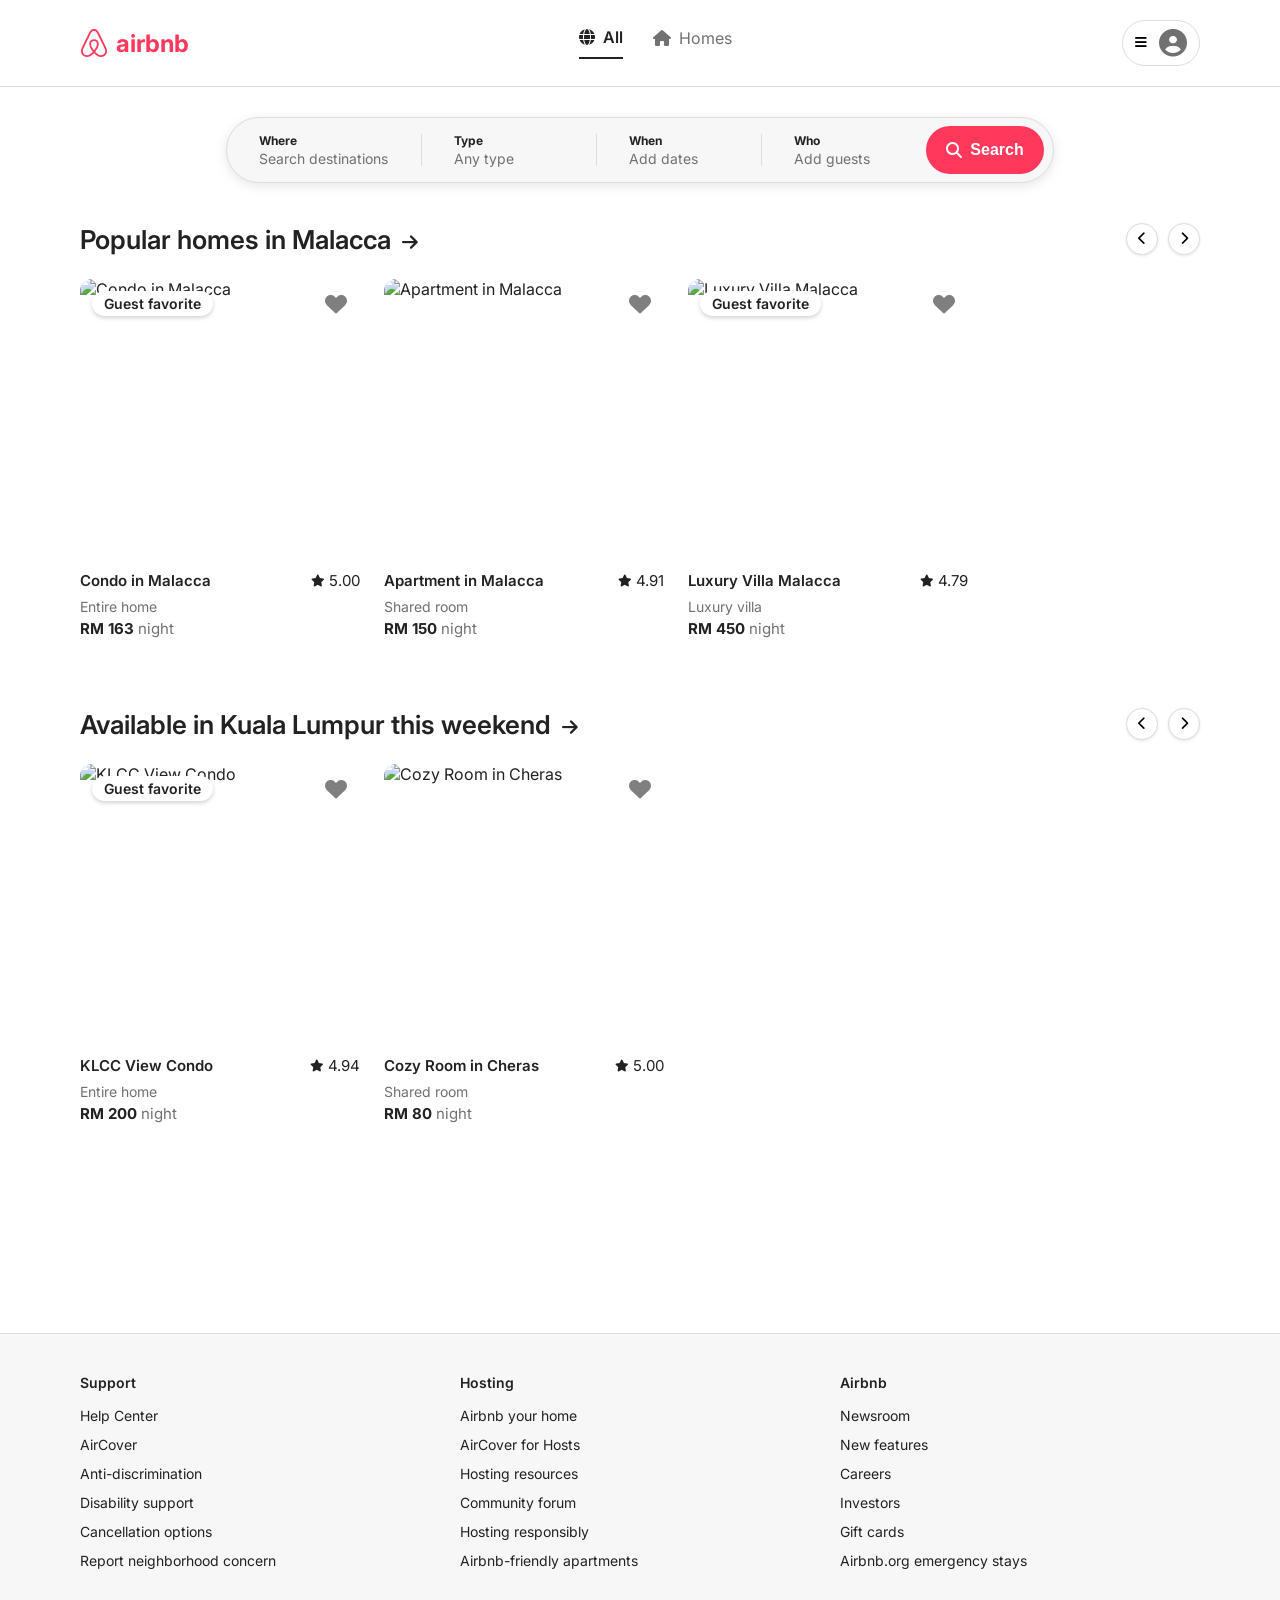
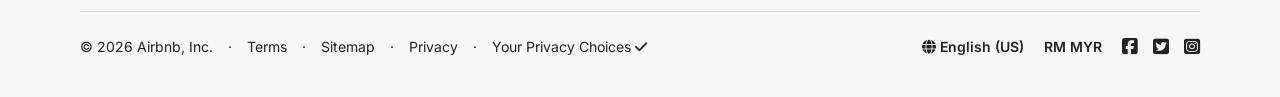
==== commit ec5f9403: "feat: Finalize details page UI and integrate shared CSS" ====
--- a/index.html
+++ b/index.html
@@ -4,7 +4,9 @@
     <meta charset="UTF-8">
     <meta name="viewport" content="width=device-width, initial-scale=1.0">
     <title>Airbnb Clone - Group Project</title>
-    <link rel="stylesheet" href="style.css">
+    <!-- External CSS -->
+    <link rel="stylesheet" href="shared.css">
+    <link rel="stylesheet" href="index.css">
     <link href="https://fonts.googleapis.com/css2?family=Inter:wght@400;500;600;700&display=swap" rel="stylesheet">
     <link rel="stylesheet" href="https://cdnjs.cloudflare.com/ajax/libs/font-awesome/6.4.0/css/all.min.css">
 </head>
@@ -36,7 +38,7 @@
                     <div class="dropdown-item">
                         <i class="fa-regular fa-circle-question" style="font-size: 18px; margin-right: 12px; margin-left: 2px;"></i> Help Center
                     </div>
-                    <div class="dropdown-item">Gift cards</div>
+                    <a href="booking.html" class="dropdown-item" id="trips-link" style="text-decoration: none; color: inherit; display: none;">Trips</a>
                     <div class="dropdown-divider"></div>
                     <a href="login.html" class="dropdown-item" id="login-logout-link" style="text-decoration: none; color: inherit;">Log in or sign up</a>
                 </div>
@@ -189,6 +191,36 @@
                                 <span>November</span>
                                 <small>2026</small>
                             </button>
+                            <button class="month-btn">
+                                <i class="fa-regular fa-calendar"></i>
+                                <span>December</span>
+                                <small>2026</small>
+                            </button>
+                            <button class="month-btn">
+                                <i class="fa-regular fa-calendar"></i>
+                                <span>January</span>
+                                <small>2027</small>
+                            </button>
+                            <button class="month-btn">
+                                <i class="fa-regular fa-calendar"></i>
+                                <span>February</span>
+                                <small>2027</small>
+                            </button>
+                            <button class="month-btn">
+                                <i class="fa-regular fa-calendar"></i>
+                                <span>March</span>
+                                <small>2027</small>
+                            </button>
+                            <button class="month-btn">
+                                <i class="fa-regular fa-calendar"></i>
+                                <span>April</span>
+                                <small>2027</small>
+                            </button>
+                            <button class="month-btn">
+                                <i class="fa-regular fa-calendar"></i>
+                                <span>May</span>
+                                <small>2027</small>
+                            </button>
                         </div>
                         <button class="months-arrow-btn"><i class="fa-solid fa-chevron-right"></i></button>
                     </div>
@@ -294,97 +326,67 @@
         </div>
     </main>
 
-    <!-- Disruptive Comparison Modal -->
-    <div id="comparison-modal" class="modal-overlay hidden">
-        <div class="modal-content">
-            <button class="modal-close" id="close-modal"><i class="fa-solid fa-xmark"></i></button>
-            <h2 class="modal-title">Why Airbnb Wins: The Disruptive Edge</h2>
-            
-            <div class="comparison-grid">
-                <!-- Left: Airbnb Property -->
-                <div class="comp-side airbnb-side">
-                    <div class="comp-badge">Your Selection</div>
-                    <img id="comp-img" src="" alt="Property" class="comp-img">
-                    <h3 id="comp-title">Property Title</h3>
-                    
-                    <div class="comp-stats">
-                        <div class="stat-row">
-                            <i class="fa-solid fa-users"></i>
-                            <span id="comp-guests">Up to X guests</span>
-                        </div>
-                        <div class="stat-row">
-                            <i class="fa-solid fa-money-bill-wave"></i>
-                            <strong>RM <span id="comp-price">0</span> / night</strong>
-                        </div>
-                    </div>
-                    
-                    <div class="comp-perks">
-                        <h4>Disruptive Advantages</h4>
-                        <ul>
-                            <li><i class="fa-solid fa-check text-green"></i> Entire private space</li>
-                            <li><i class="fa-solid fa-check text-green"></i> Full Kitchen & Washer</li>
-                            <li><i class="fa-solid fa-check text-green"></i> Everyone stays together</li>
-                        </ul>
-                    </div>
-                </div>
-
-                <div class="vs-divider">
-                    <div class="vs-circle">VS</div>
-                </div>
-
-                <!-- Right: Traditional Hotel -->
-                <div class="comp-side hotel-side">
-                    <div class="comp-badge hotel-badge">Traditional Hotel</div>
-                    <img src="https://images.unsplash.com/photo-1566073771259-6a8506099945?q=80&w=600&auto=format&fit=crop" alt="Traditional Hotel" class="comp-img">
-                    <h3>Standard 4-Star Hotel</h3>
-                    
-                    <div class="comp-stats">
-                        <div class="stat-row">
-                            <i class="fa-solid fa-bed"></i>
-                            <span>Max 2 guests per room</span>
-                        </div>
-                        <div class="stat-row">
-                            <i class="fa-solid fa-door-open"></i>
-                            <span class="text-red">Need <strong id="hotel-rooms">X</strong> rooms</span>
-                        </div>
-                        <div class="stat-row">
-                            <i class="fa-solid fa-money-bill-wave"></i>
-                            <strong class="text-red">RM <span id="hotel-price">0</span> / night</strong>
-                        </div>
-                    </div>
-                    
-                    <div class="comp-perks">
-                        <h4>Traditional Limits</h4>
-                        <ul>
-                            <li><i class="fa-solid fa-xmark text-red"></i> No kitchen, small fridge</li>
-                            <li><i class="fa-solid fa-xmark text-red"></i> Group split across rooms</li>
-                            <li><i class="fa-solid fa-xmark text-red"></i> Expensive extra fees</li>
-                        </ul>
-                    </div>
-                </div>
-            </div>
-
-            <div class="savings-banner">
-                <div class="savings-info">
-                    <h3>Total Savings: <span id="total-savings" class="text-green">RM 0</span></h3>
-                    <p>for <span id="stay-nights">0</span> nights</p>
-                </div>
-                <button id="book-now-btn" class="book-now-btn">Book Now</button>
-            </div>
-        </div>
-    </div>
-
-    <!-- Booking Success Modal -->
-    <div id="success-modal" class="modal-overlay hidden" style="z-index: 2000;">
-        <div class="success-content">
-            <i class="fa-solid fa-circle-check success-icon"></i>
-            <h2>Booking Successful!</h2>
-            <p>You have successfully booked: <strong id="success-prop-name">Property Name</strong></p>
-            <p>Total Price: <strong class="text-green" id="success-total-price">RM 0</strong></p>
-            <button id="close-success" class="search-btn" style="margin: 20px auto 0; height: 40px; display: inline-flex;">Awesome!</button>
-        </div>
-    </div>
-
-    <script src="script.js"></script>
+    <footer class="airbnb-footer">
+        <div class="footer-grid">
+            <div class="footer-column">
+                <h4>Support</h4>
+                <ul>
+                    <li><a href="#">Help Center</a></li>
+                    <li><a href="#">AirCover</a></li>
+                    <li><a href="#">Anti-discrimination</a></li>
+                    <li><a href="#">Disability support</a></li>
+                    <li><a href="#">Cancellation options</a></li>
+                    <li><a href="#">Report neighborhood concern</a></li>
+                </ul>
+            </div>
+            <div class="footer-column">
+                <h4>Hosting</h4>
+                <ul>
+                    <li><a href="#">Airbnb your home</a></li>
+                    <li><a href="#">AirCover for Hosts</a></li>
+                    <li><a href="#">Hosting resources</a></li>
+                    <li><a href="#">Community forum</a></li>
+                    <li><a href="#">Hosting responsibly</a></li>
+                    <li><a href="#">Airbnb-friendly apartments</a></li>
+                </ul>
+            </div>
+            <div class="footer-column">
+                <h4>Airbnb</h4>
+                <ul>
+                    <li><a href="#">Newsroom</a></li>
+                    <li><a href="#">New features</a></li>
+                    <li><a href="#">Careers</a></li>
+                    <li><a href="#">Investors</a></li>
+                    <li><a href="#">Gift cards</a></li>
+                    <li><a href="#">Airbnb.org emergency stays</a></li>
+                </ul>
+            </div>
+        </div>
+        <div class="footer-bottom">
+            <div class="footer-left">
+                <span>© 2026 Airbnb, Inc.</span>
+                <span style="margin: 0 5px;">·</span>
+                <a href="#">Terms</a>
+                <span style="margin: 0 5px;">·</span>
+                <a href="#">Sitemap</a>
+                <span style="margin: 0 5px;">·</span>
+                <a href="#">Privacy</a>
+                <span style="margin: 0 5px;">·</span>
+                <a href="#">Your Privacy Choices <i class="fa-solid fa-check" style="color: var(--text-dark);"></i></a>
+            </div>
+            <div class="footer-right">
+                <a href="#"><i class="fa-solid fa-globe"></i> English (US)</a>
+                <a href="#">RM MYR</a>
+                <div class="footer-socials">
+                    <a href="#"><i class="fa-brands fa-square-facebook"></i></a>
+                    <a href="#"><i class="fa-brands fa-square-twitter"></i></a>
+                    <a href="#"><i class="fa-brands fa-square-instagram"></i></a>
+                </div>
+            </div>
+        </div>
+    </footer>
+
+    <script src="data.js"></script>
+    <script src="index.js"></script>
 </body>
 </html>
--- a/shared.css
+++ b/shared.css
@@ -0,0 +1,412 @@
+:root {
+    --primary-color: #FF385C; /* Airbnb Red */
+    --text-dark: #222222;
+    --text-light: #717171;
+    --border-color: #DDDDDD;
+    --bg-light: #F7F7F7;
+    --white: #FFFFFF;
+}
+
+* {
+    box-sizing: border-box;
+    margin: 0;
+    padding: 0;
+}
+
+body {
+    font-family: 'Inter', -apple-system, BlinkMacSystemFont, Roboto, Helvetica, Arial, sans-serif;
+    color: var(--text-dark);
+    background-color: var(--white);
+    -webkit-font-smoothing: antialiased;
+}
+
+/* === Navbar === */
+.navbar {
+    display: flex;
+    align-items: center;
+    justify-content: space-between;
+    padding: 20px 80px;
+    border-bottom: 1px solid var(--border-color);
+}
+
+.nav-left {
+    display: flex;
+    align-items: center;
+    color: var(--primary-color);
+    font-size: 24px;
+    font-weight: 700;
+    cursor: pointer;
+}
+
+.logo-icon {
+    font-size: 32px;
+    margin-right: 8px;
+}
+
+.nav-center {
+    display: flex;
+    gap: 30px;
+}
+
+.nav-item {
+    display: flex;
+    align-items: center;
+    gap: 8px;
+    font-size: 16px;
+    color: var(--text-light);
+    cursor: pointer;
+    padding-bottom: 10px;
+    transition: color 0.2s;
+}
+
+.nav-item:hover {
+    color: var(--text-dark);
+}
+
+.nav-item.active {
+    color: var(--text-dark);
+    font-weight: 600;
+    border-bottom: 2px solid var(--text-dark);
+}
+
+.nav-right {
+    display: flex;
+    align-items: center;
+    gap: 15px;
+}
+
+.become-host {
+    text-decoration: none;
+    color: var(--text-dark);
+    font-size: 14px;
+    font-weight: 600;
+    padding: 10px;
+    border-radius: 20px;
+}
+
+.become-host:hover {
+    background-color: var(--bg-light);
+}
+
+.icon-btn {
+    background: none;
+    border: none;
+    font-size: 16px;
+    cursor: pointer;
+    padding: 10px;
+    border-radius: 50%;
+}
+
+.icon-btn:hover {
+    background-color: var(--bg-light);
+}
+
+.profile-menu {
+    display: flex;
+    align-items: center;
+    gap: 12px;
+    background: var(--white);
+    border: 1px solid var(--border-color);
+    padding: 8px 12px;
+    border-radius: 30px;
+    cursor: pointer;
+    transition: box-shadow 0.2s;
+}
+
+.profile-menu:hover {
+    box-shadow: 0 2px 4px rgba(0,0,0,0.18);
+}
+
+.avatar-icon {
+    font-size: 28px;
+    color: var(--text-light);
+}
+
+.profile-dropdown-container {
+    position: relative;
+}
+
+.profile-dropdown {
+    position: absolute;
+    top: calc(100% + 12px);
+    right: 0;
+    width: 260px;
+    background: var(--white);
+    border-radius: 12px;
+    box-shadow: 0 4px 16px rgba(0,0,0,0.12);
+    padding: 8px 0;
+    z-index: 200;
+}
+
+.dropdown-item {
+    padding: 12px 16px;
+    font-size: 15px;
+    color: var(--text-dark);
+    cursor: pointer;
+    display: flex;
+    align-items: center;
+    transition: background 0.2s;
+    background: var(--white);
+    border: none;
+    text-align: left;
+    width: 100%;
+}
+
+.dropdown-item:hover {
+    background: var(--bg-light);
+}
+
+.dropdown-divider {
+    height: 1px;
+    background: #DDDDDD;
+    margin: 8px 0;
+}
+
+.host-promo {
+    align-items: flex-start;
+    justify-content: space-between;
+}
+
+.host-text strong {
+    display: block;
+    font-weight: 600;
+    margin-bottom: 2px;
+}
+
+.host-text p {
+    font-size: 13px;
+    color: var(--text-light);
+    line-height: 1.3;
+}
+
+.host-img {
+    width: 32px;
+    height: auto;
+    object-fit: contain;
+    margin-left: 12px;
+}
+
+.search-btn {
+    background-color: var(--primary-color);
+    color: var(--white);
+    border: none;
+    height: 48px;
+    border-radius: 24px;
+    margin-right: 9px;
+    padding: 0 20px;
+    font-size: 16px;
+    font-weight: 600;
+    cursor: pointer;
+    display: flex;
+    align-items: center;
+    gap: 8px;
+    transition: background 0.2s;
+}
+
+.search-btn:hover {
+    background-color: #E00B41;
+}
+
+.hidden {
+    display: none !important;
+}
+
+/* Guests Dropdown / Popup Shared */
+#guests-dropdown {
+    right: 0;
+    width: 400px;
+}
+
+.guest-row {
+    display: flex;
+    justify-content: space-between;
+    align-items: center;
+    padding: 24px 0;
+    border-bottom: 1px solid #EBEBEB;
+}
+
+.guest-row:last-child {
+    border-bottom: none;
+    padding-bottom: 0;
+}
+
+.guest-row:first-child {
+    padding-top: 0;
+}
+
+.guest-info strong {
+    display: block;
+    font-size: 16px;
+    color: var(--text-dark);
+    margin-bottom: 4px;
+}
+
+.guest-info span {
+    font-size: 14px;
+    color: var(--text-light);
+}
+
+.guest-controls {
+    display: flex;
+    align-items: center;
+    gap: 15px;
+}
+
+.ctrl-btn {
+    width: 32px;
+    height: 32px;
+    border-radius: 50%;
+    border: 1px solid var(--text-light);
+    background: var(--white);
+    color: var(--text-light);
+    font-size: 18px;
+    display: flex;
+    align-items: center;
+    justify-content: center;
+    cursor: pointer;
+}
+
+.ctrl-btn:hover:not(:disabled) {
+    border-color: var(--text-dark);
+    color: var(--text-dark);
+}
+
+.ctrl-btn:disabled {
+    opacity: 0.3;
+    cursor: not-allowed;
+}
+
+.count {
+    font-size: 16px;
+    width: 15px;
+    text-align: center;
+}
+
+.text-green { color: #008A05; }
+.text-red { color: #E00B41; }
+
+/* Responsive adjustments for shared components */
+@media (max-width: 768px) {
+    .navbar {
+        padding: 16px 20px;
+    }
+    .logo-text {
+        display: none;
+    }
+    .nav-center {
+        gap: 15px;
+    }
+    .nav-item span {
+        display: none;
+    }
+    .nav-item i {
+        font-size: 20px;
+    }
+    .become-host {
+        display: none;
+    }
+    .profile-dropdown {
+        width: 220px;
+        right: -20px;
+    }
+    /* Guests Dropdown Mobile */
+    #guests-dropdown {
+        width: 100%;
+        min-width: 300px;
+        position: fixed;
+        top: auto;
+        bottom: 0;
+        left: 0;
+        right: 0;
+        border-radius: 24px 24px 0 0;
+        z-index: 200;
+        box-shadow: 0 -4px 16px rgba(0,0,0,0.1);
+    }
+}
+
+/* === FOOTER === */
+.airbnb-footer {
+    background-color: #f7f7f7;
+    border-top: 1px solid #dddddd;
+    padding: 40px 80px;
+    font-size: 14px;
+    color: #222222;
+    margin-top: 60px;
+}
+.footer-grid {
+    display: grid;
+    grid-template-columns: repeat(3, 1fr);
+    gap: 20px;
+    padding-bottom: 30px;
+    border-bottom: 1px solid #dddddd;
+}
+.footer-column h4 {
+    font-size: 14px;
+    font-weight: 600;
+    margin-bottom: 16px;
+    margin-top: 0;
+}
+.footer-column ul {
+    list-style: none;
+    padding: 0;
+    margin: 0;
+}
+.footer-column ul li {
+    margin-bottom: 12px;
+}
+.footer-column ul li a {
+    color: #222222;
+    text-decoration: none;
+}
+.footer-column ul li a:hover {
+    text-decoration: underline;
+}
+.footer-bottom {
+    display: flex;
+    justify-content: space-between;
+    align-items: center;
+    padding-top: 24px;
+    flex-wrap: wrap;
+    gap: 20px;
+}
+.footer-left {
+    display: flex;
+    gap: 10px;
+    align-items: center;
+    flex-wrap: wrap;
+}
+.footer-left a {
+    color: #222222;
+    text-decoration: none;
+}
+.footer-left a:hover {
+    text-decoration: underline;
+}
+.footer-right {
+    display: flex;
+    gap: 20px;
+    align-items: center;
+    font-weight: 600;
+}
+.footer-right a {
+    color: #222222;
+    text-decoration: none;
+}
+.footer-socials {
+    display: flex;
+    gap: 15px;
+    font-size: 18px;
+}
+
+@media (max-width: 768px) {
+    .airbnb-footer {
+        padding: 40px 20px;
+    }
+    .footer-grid {
+        grid-template-columns: 1fr;
+    }
+    .footer-bottom {
+        flex-direction: column;
+        align-items: flex-start;
+    }
+}
--- a/index.css
+++ b/index.css
@@ -0,0 +1,597 @@
+/* === Search Bar & Dropdowns === */
+.search-section {
+    display: flex;
+    justify-content: center;
+    padding: 30px 0 20px;
+    position: relative;
+    z-index: 100;
+}
+
+.search-container {
+    position: relative;
+}
+
+.search-pill {
+    display: flex;
+    align-items: center;
+    background: var(--bg-light);
+    border: 1px solid var(--border-color);
+    border-radius: 40px;
+    box-shadow: 0 3px 12px rgba(0,0,0,0.1);
+    height: 66px;
+    transition: background 0.2s;
+}
+
+.search-pill.active {
+    background: #EBEBEB;
+}
+
+.search-field {
+    display: flex;
+    flex-direction: column;
+    justify-content: center;
+    padding: 14px 32px;
+    border-radius: 40px;
+    cursor: pointer;
+    position: relative;
+    height: 100%;
+}
+
+.search-field.active {
+    background-color: var(--white);
+    box-shadow: 0 6px 16px rgba(0,0,0,0.2);
+}
+
+.search-field:hover:not(.active) {
+    background-color: #DDDDDD;
+}
+
+.search-field label {
+    font-size: 12px;
+    font-weight: 700;
+    margin-bottom: 2px;
+    cursor: pointer;
+}
+
+.search-field input {
+    border: none;
+    background: transparent;
+    font-family: inherit;
+    font-size: 14px;
+    color: var(--text-dark);
+    outline: none;
+    cursor: pointer;
+    width: 100px;
+}
+
+#where-field input { width: 130px; }
+#type-field input { width: 110px; }
+
+.search-field input::placeholder {
+    color: var(--text-light);
+}
+
+.divider {
+    height: 32px;
+    width: 1px;
+    background-color: #DDDDDD;
+}
+
+/* Dropdown Base */
+.dropdown-panel {
+    position: absolute;
+    top: 80px;
+    background: var(--white);
+    border-radius: 32px;
+    box-shadow: 0 12px 28px rgba(0,0,0,0.15);
+    padding: 32px;
+    z-index: 101;
+}
+
+/* List Options (Location & Type) */
+.options-list {
+    list-style: none;
+    padding: 0;
+    margin: 0;
+}
+
+.option-item {
+    padding: 12px 16px;
+    font-size: 16px;
+    cursor: pointer;
+    border-radius: 8px;
+    display: flex;
+    align-items: center;
+    transition: background 0.2s;
+}
+
+.option-item i {
+    width: 24px;
+    color: var(--text-light);
+    margin-right: 12px;
+    text-align: center;
+}
+
+.option-item:hover {
+    background: var(--bg-light);
+}
+
+#location-dropdown { left: 0; width: 300px; }
+#type-dropdown { left: 20%; width: 250px; }
+
+/* Calendar Dropdown */
+#calendar-dropdown {
+    left: 50%;
+    transform: translateX(-50%);
+    width: 850px;
+}
+
+.calendar-tabs {
+    display: flex;
+    justify-content: center;
+    background: var(--bg-light);
+    border-radius: 30px;
+    width: fit-content;
+    margin: 0 auto 30px;
+    padding: 4px;
+}
+
+.cal-tab {
+    padding: 8px 24px;
+    border: none;
+    background: transparent;
+    border-radius: 30px;
+    font-size: 14px;
+    font-weight: 600;
+    cursor: pointer;
+}
+
+.cal-tab.active {
+    background: var(--white);
+    box-shadow: 0 1px 3px rgba(0,0,0,0.1);
+}
+
+.calendar-wrapper {
+    display: flex;
+    justify-content: space-between;
+    gap: 40px;
+}
+
+.month {
+    flex: 1;
+}
+
+.month-header {
+    display: flex;
+    justify-content: space-between;
+    align-items: center;
+    margin-bottom: 20px;
+}
+
+.month-header strong {
+    font-size: 16px;
+}
+
+.cal-arrow {
+    cursor: pointer;
+    font-size: 14px;
+    padding: 8px;
+    border-radius: 50%;
+}
+.cal-arrow:hover { background: var(--bg-light); }
+
+.weekdays, .days {
+    display: grid;
+    grid-template-columns: repeat(7, 1fr);
+    text-align: center;
+    gap: 2px;
+}
+
+.weekdays span {
+    font-size: 12px;
+    font-weight: 600;
+    color: var(--text-light);
+    padding-bottom: 10px;
+}
+
+.days span {
+    display: flex;
+    align-items: center;
+    justify-content: center;
+    height: 44px;
+    font-size: 14px;
+    font-weight: 600;
+    border-radius: 50%;
+    cursor: pointer;
+    transition: background 0.2s, color 0.2s;
+}
+
+.days span:hover:not(.empty):not(.past):not(.selected) {
+    border: 1px solid var(--text-dark);
+}
+
+.days span.selected {
+    background-color: var(--text-dark);
+    color: var(--white);
+}
+
+.days span.in-range {
+    background-color: #EBEBEB;
+    border-radius: 0; /* flat edges for range */
+}
+
+/* round edges for range start/end if they touch */
+.days span.in-range:nth-child(7n+1) { border-top-left-radius: 50%; border-bottom-left-radius: 50%; }
+.days span.in-range:nth-child(7n) { border-top-right-radius: 50%; border-bottom-right-radius: 50%; }
+
+.days .empty { cursor: default; border: none; }
+.days .past { color: #DDDDDD; cursor: default; }
+.days .today { border: 1px solid var(--text-dark); }
+
+.calendar-footer {
+    display: flex;
+    gap: 10px;
+    margin-top: 30px;
+}
+
+.pill-btn {
+    border: 1px solid var(--border-color);
+    background: var(--white);
+    border-radius: 20px;
+    padding: 8px 16px;
+    font-size: 14px;
+    cursor: pointer;
+}
+
+.pill-btn.active {
+    border: 2px solid var(--text-dark);
+    font-weight: 600;
+    padding: 7px 15px; /* adjust for border */
+}
+
+/* Flexible View CSS */
+.flex-title {
+    text-align: center;
+    font-size: 16px;
+    font-weight: 600;
+    margin: 20px 0 16px;
+}
+
+.stay-length-options {
+    display: flex;
+    justify-content: center;
+    gap: 12px;
+    margin-bottom: 32px;
+}
+
+.stay-btn {
+    border: 1px solid var(--border-color);
+    background: var(--white);
+    padding: 8px 24px;
+    border-radius: 30px;
+    font-size: 14px;
+    color: var(--text-dark);
+    cursor: pointer;
+    transition: all 0.2s;
+}
+
+.stay-btn:hover {
+    border-color: var(--text-dark);
+}
+
+.stay-btn.active {
+    border-color: var(--text-dark);
+    background: var(--bg-light);
+    font-weight: 600;
+}
+
+.months-carousel-wrapper {
+    position: relative;
+    display: flex;
+    align-items: center;
+    margin: 0 16px 20px;
+    overflow: hidden;
+}
+
+.months-scroll {
+    display: flex;
+    gap: 12px;
+    overflow-x: auto;
+    scroll-behavior: smooth;
+    padding-bottom: 8px; /* For scrollbar if visible */
+}
+
+.months-scroll::-webkit-scrollbar {
+    display: none;
+}
+
+.month-btn {
+    flex: 0 0 100px;
+    height: 120px;
+    border: 1px solid var(--border-color);
+    background: var(--white);
+    border-radius: 12px;
+    display: flex;
+    flex-direction: column;
+    align-items: center;
+    justify-content: center;
+    cursor: pointer;
+    transition: all 0.2s;
+}
+
+.month-btn i {
+    font-size: 24px;
+    color: var(--text-dark);
+    margin-bottom: 8px;
+}
+
+.month-btn span {
+    font-size: 14px;
+    font-weight: 600;
+    color: var(--text-dark);
+}
+
+.month-btn small {
+    font-size: 12px;
+    color: var(--text-light);
+}
+
+.month-btn:hover {
+    border-color: var(--text-dark);
+}
+
+.month-btn.active {
+    border: 2px solid var(--text-dark);
+    background: var(--bg-light);
+}
+
+.months-arrow-btn {
+    position: absolute;
+    right: 0;
+    width: 32px;
+    height: 32px;
+    background: var(--white);
+    border: 1px solid var(--border-color);
+    border-radius: 50%;
+    display: flex;
+    align-items: center;
+    justify-content: center;
+    cursor: pointer;
+    box-shadow: 0 2px 8px rgba(0,0,0,0.1);
+    z-index: 2;
+}
+
+.months-arrow-btn:hover {
+    background: var(--bg-light);
+}
+
+
+
+/* === Main Content & Grids === */
+main {
+    padding: 20px 80px 80px;
+}
+
+.listing-section {
+    margin-bottom: 50px;
+}
+
+.section-header {
+    display: flex;
+    justify-content: space-between;
+    align-items: center;
+    margin-bottom: 24px;
+}
+
+.section-header h2 {
+    font-size: 26px;
+    font-weight: 600;
+}
+
+.title-arrow {
+    font-size: 18px;
+    margin-left: 5px;
+}
+
+.nav-arrows {
+    display: flex;
+    gap: 10px;
+}
+
+.arrow-btn {
+    width: 32px;
+    height: 32px;
+    border-radius: 50%;
+    background: var(--white);
+    border: 1px solid var(--border-color);
+    display: flex;
+    align-items: center;
+    justify-content: center;
+    cursor: pointer;
+    box-shadow: 0 1px 3px rgba(0,0,0,0.1);
+    transition: transform 0.1s, box-shadow 0.2s;
+}
+
+.arrow-btn:hover {
+    box-shadow: 0 2px 6px rgba(0,0,0,0.15);
+}
+
+.arrow-btn:active {
+    transform: scale(0.95);
+}
+
+.horizontal-scroll {
+    display: flex;
+    gap: 24px;
+    overflow-x: auto;
+    padding-bottom: 20px; 
+    scroll-behavior: smooth; /* Smooth scrolling for arrows */
+    scroll-snap-type: x mandatory;
+    scrollbar-width: none; 
+}
+
+.horizontal-scroll::-webkit-scrollbar {
+    display: none; 
+}
+
+.wrap-grid {
+    display: grid;
+    grid-template-columns: repeat(auto-fill, minmax(280px, 1fr));
+    gap: 24px;
+}
+
+/* === Property Card === */
+.property-card {
+    min-width: 280px;
+    width: 280px; 
+    scroll-snap-align: start;
+    cursor: pointer;
+    position: relative;
+}
+
+.wrap-grid .property-card {
+    min-width: unset;
+    width: 100%;
+}
+
+.image-container {
+    position: relative;
+    width: 100%;
+    aspect-ratio: 1 / 1;
+    border-radius: 12px;
+    overflow: hidden;
+    margin-bottom: 12px;
+}
+
+.card-image {
+    width: 100%;
+    height: 100%;
+    object-fit: cover;
+}
+
+.guest-favorite-badge {
+    position: absolute;
+    top: 12px;
+    left: 12px;
+    background: var(--white);
+    padding: 4px 12px;
+    border-radius: 16px;
+    font-size: 14px;
+    font-weight: 600;
+    box-shadow: 0 2px 4px rgba(0,0,0,0.18);
+}
+
+.heart-btn {
+    position: absolute;
+    top: 12px;
+    right: 12px;
+    background: transparent;
+    border: none;
+    color: rgba(0,0,0,0.5);
+    font-size: 24px;
+    cursor: pointer;
+    -webkit-text-stroke: 2px white; 
+    transition: transform 0.1s ease;
+}
+
+.heart-btn.liked {
+    color: var(--primary-color);
+    -webkit-text-stroke: 0px; 
+}
+
+.heart-btn:active {
+    transform: scale(0.8);
+}
+
+.card-info {
+    display: flex;
+    justify-content: space-between;
+    align-items: flex-start;
+}
+
+.card-title {
+    font-size: 15px;
+    font-weight: 600;
+    margin-bottom: 4px;
+}
+
+.card-rating {
+    font-size: 15px;
+    font-weight: 400;
+    display: flex;
+    align-items: center;
+}
+
+.card-rating i {
+    font-size: 12px;
+    margin-right: 4px;
+}
+
+.card-price {
+    font-size: 15px;
+    color: var(--text-dark);
+}
+
+.card-price span {
+    color: var(--text-light);
+    font-weight: 400;
+}
+
+.empty-state {
+    padding: 60px 0;
+    text-align: center;
+}
+
+/* Responsive adjustments for Home Page */
+@media (max-width: 768px) {
+    .search-pill {
+        flex-direction: column;
+        height: auto;
+        border-radius: 24px;
+        overflow: hidden;
+        width: 100%;
+        max-width: 400px;
+    }
+    .search-field {
+        height: 60px;
+        border-radius: 0;
+        width: 100%;
+    }
+    .search-field input {
+        width: 100%;
+    }
+    #where-field input, #type-field input {
+        width: 100%;
+    }
+    .divider {
+        width: 100%;
+        height: 1px;
+    }
+    .search-btn {
+        margin: 10px auto;
+        width: 90%;
+        justify-content: center;
+    }
+    .hero-container {
+        padding: 0 20px;
+    }
+    .properties-grid {
+        grid-template-columns: 1fr;
+        padding: 0 20px 40px;
+    }
+    .dropdown-panel {
+        top: 60px;
+        width: 100%;
+        left: 0 !important;
+        border-radius: 0 0 24px 24px;
+    }
+    #calendar-dropdown {
+        transform: none;
+        left: 0;
+        width: 100%;
+    }
+    .calendar-months-container {
+        flex-direction: column;
+        align-items: center;
+    }
+}
